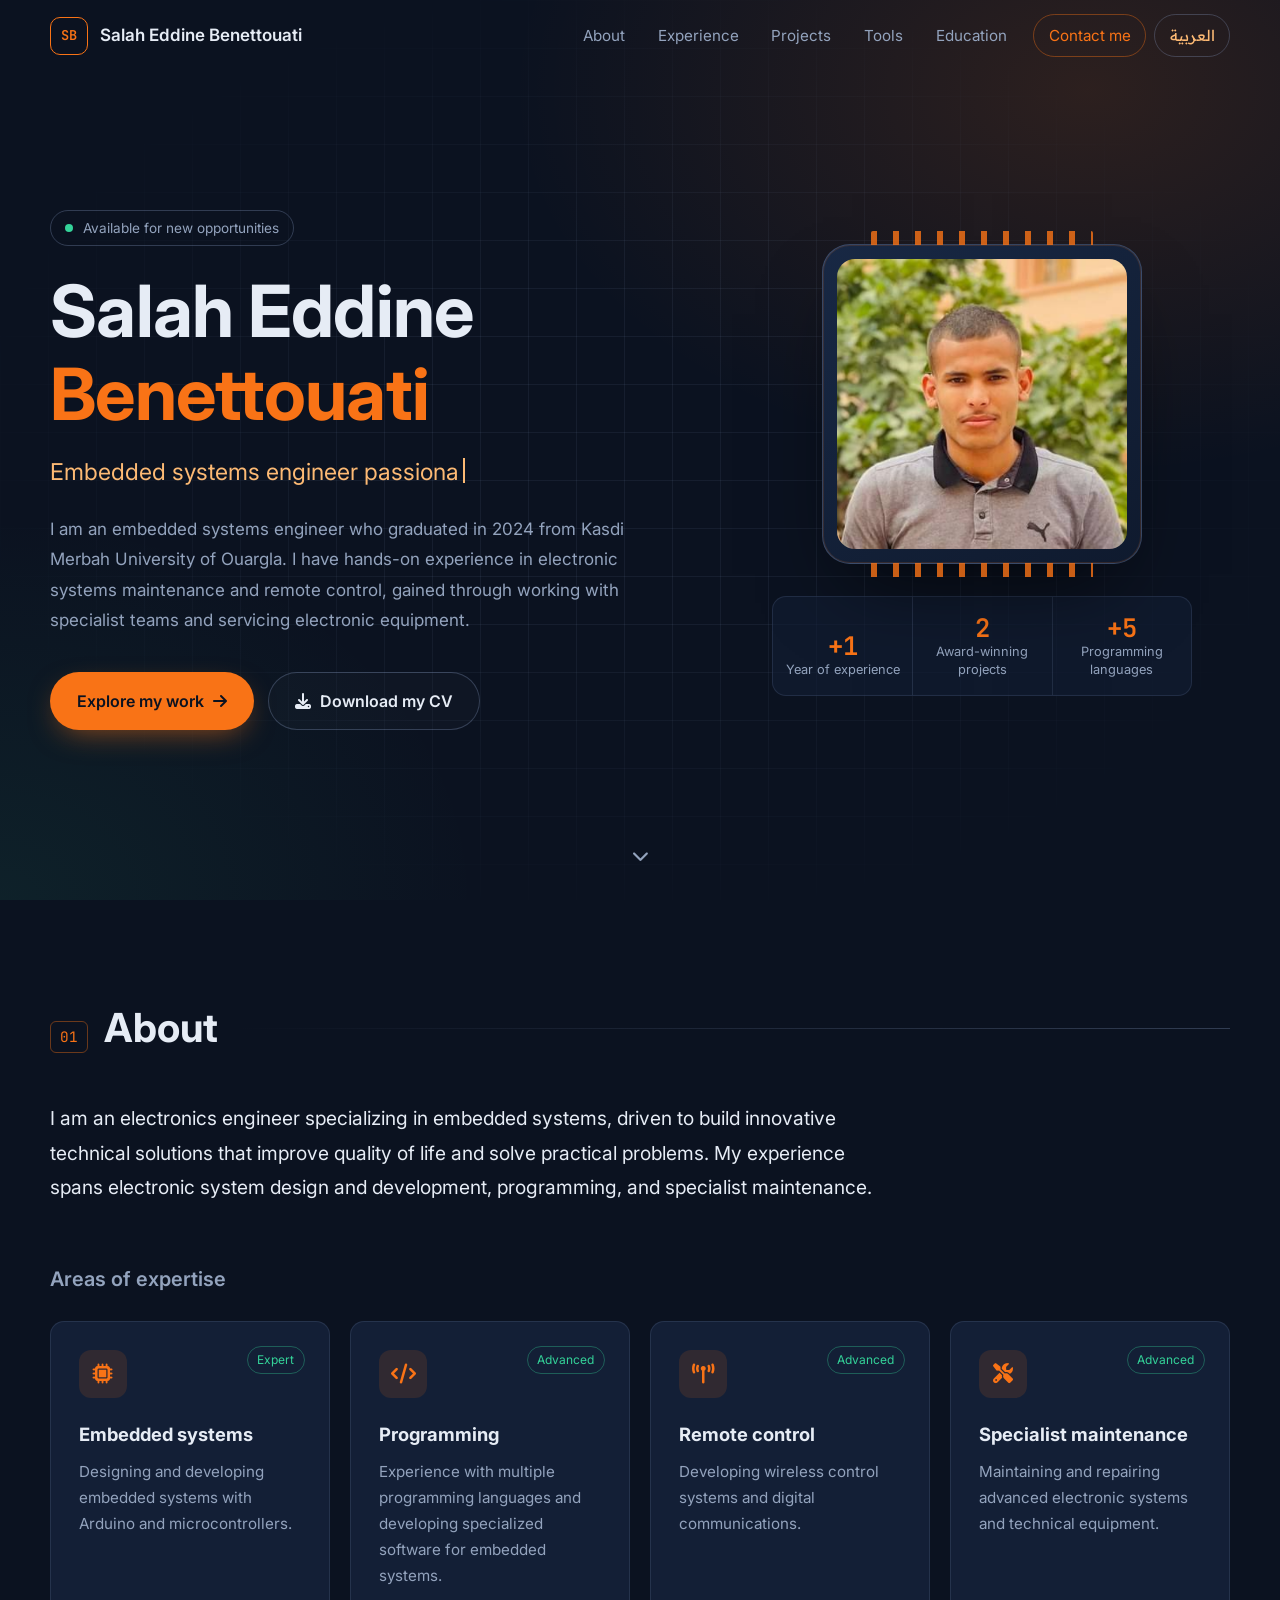
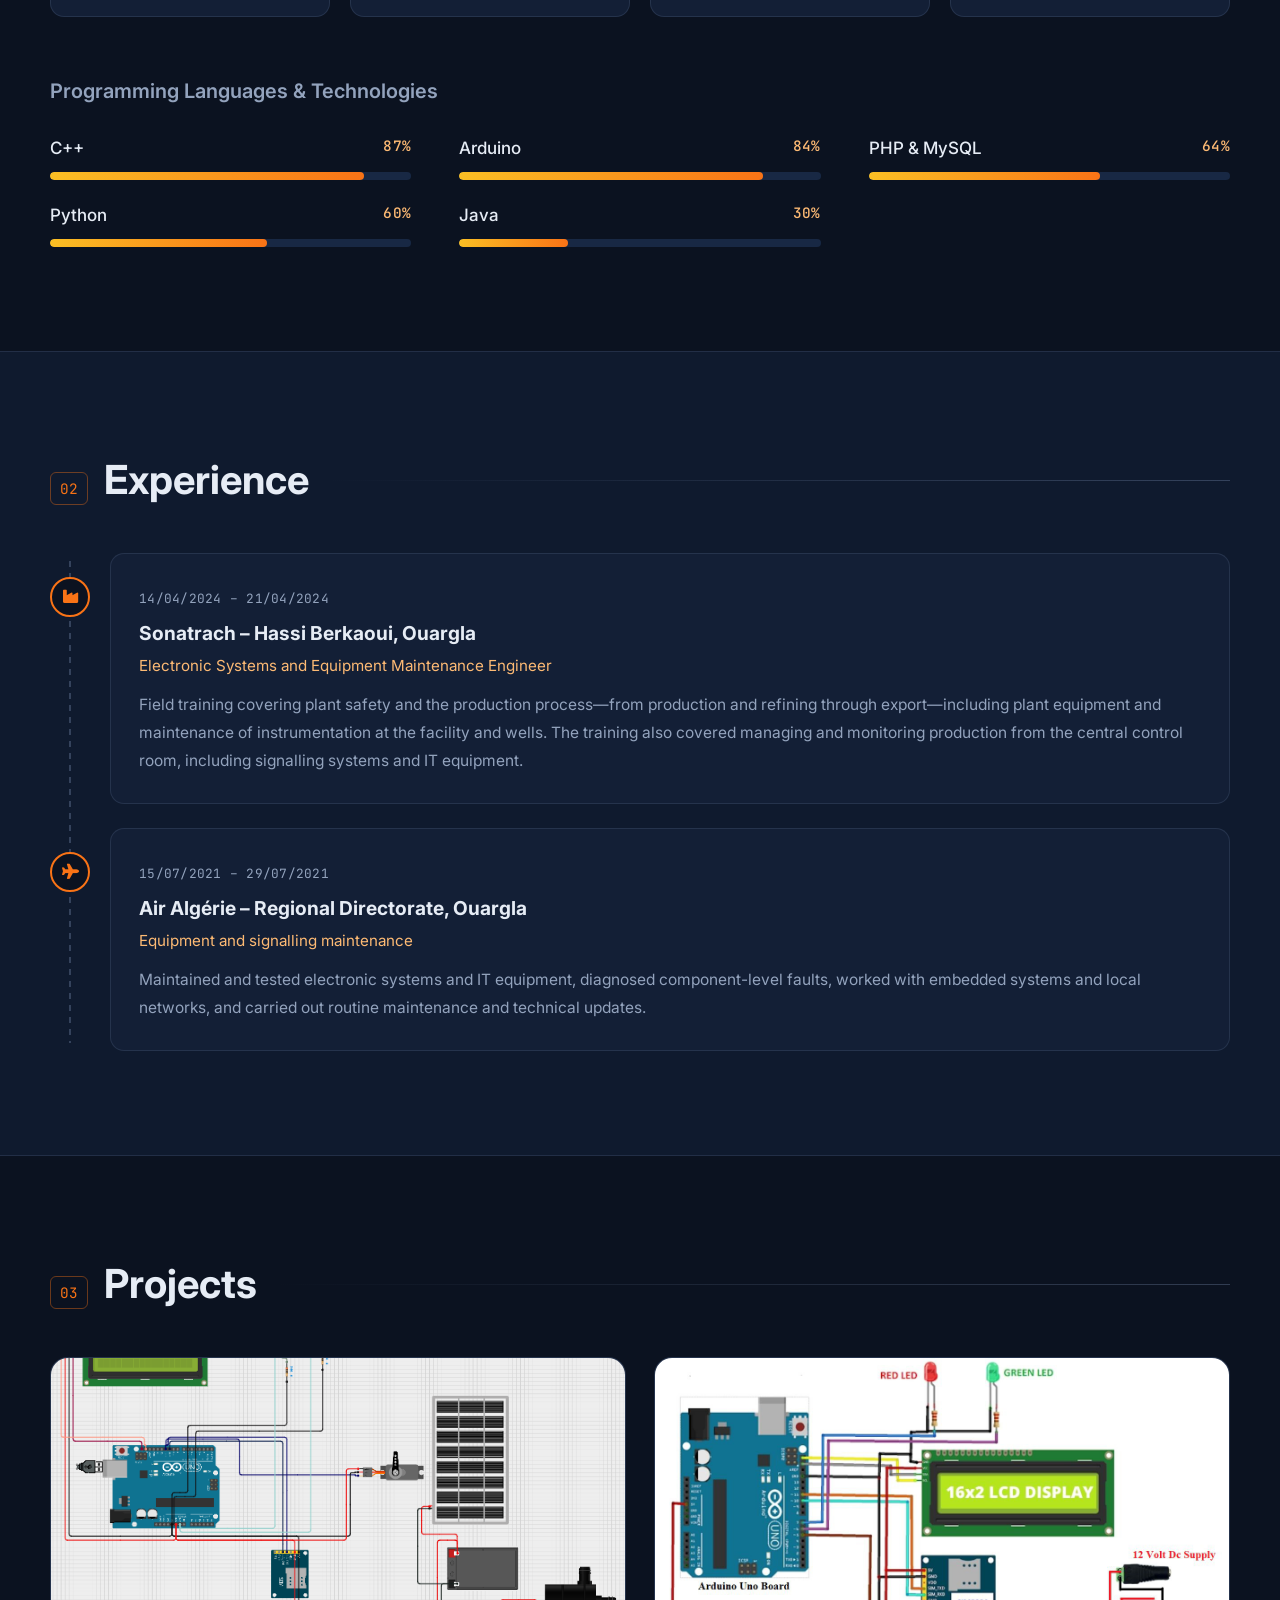
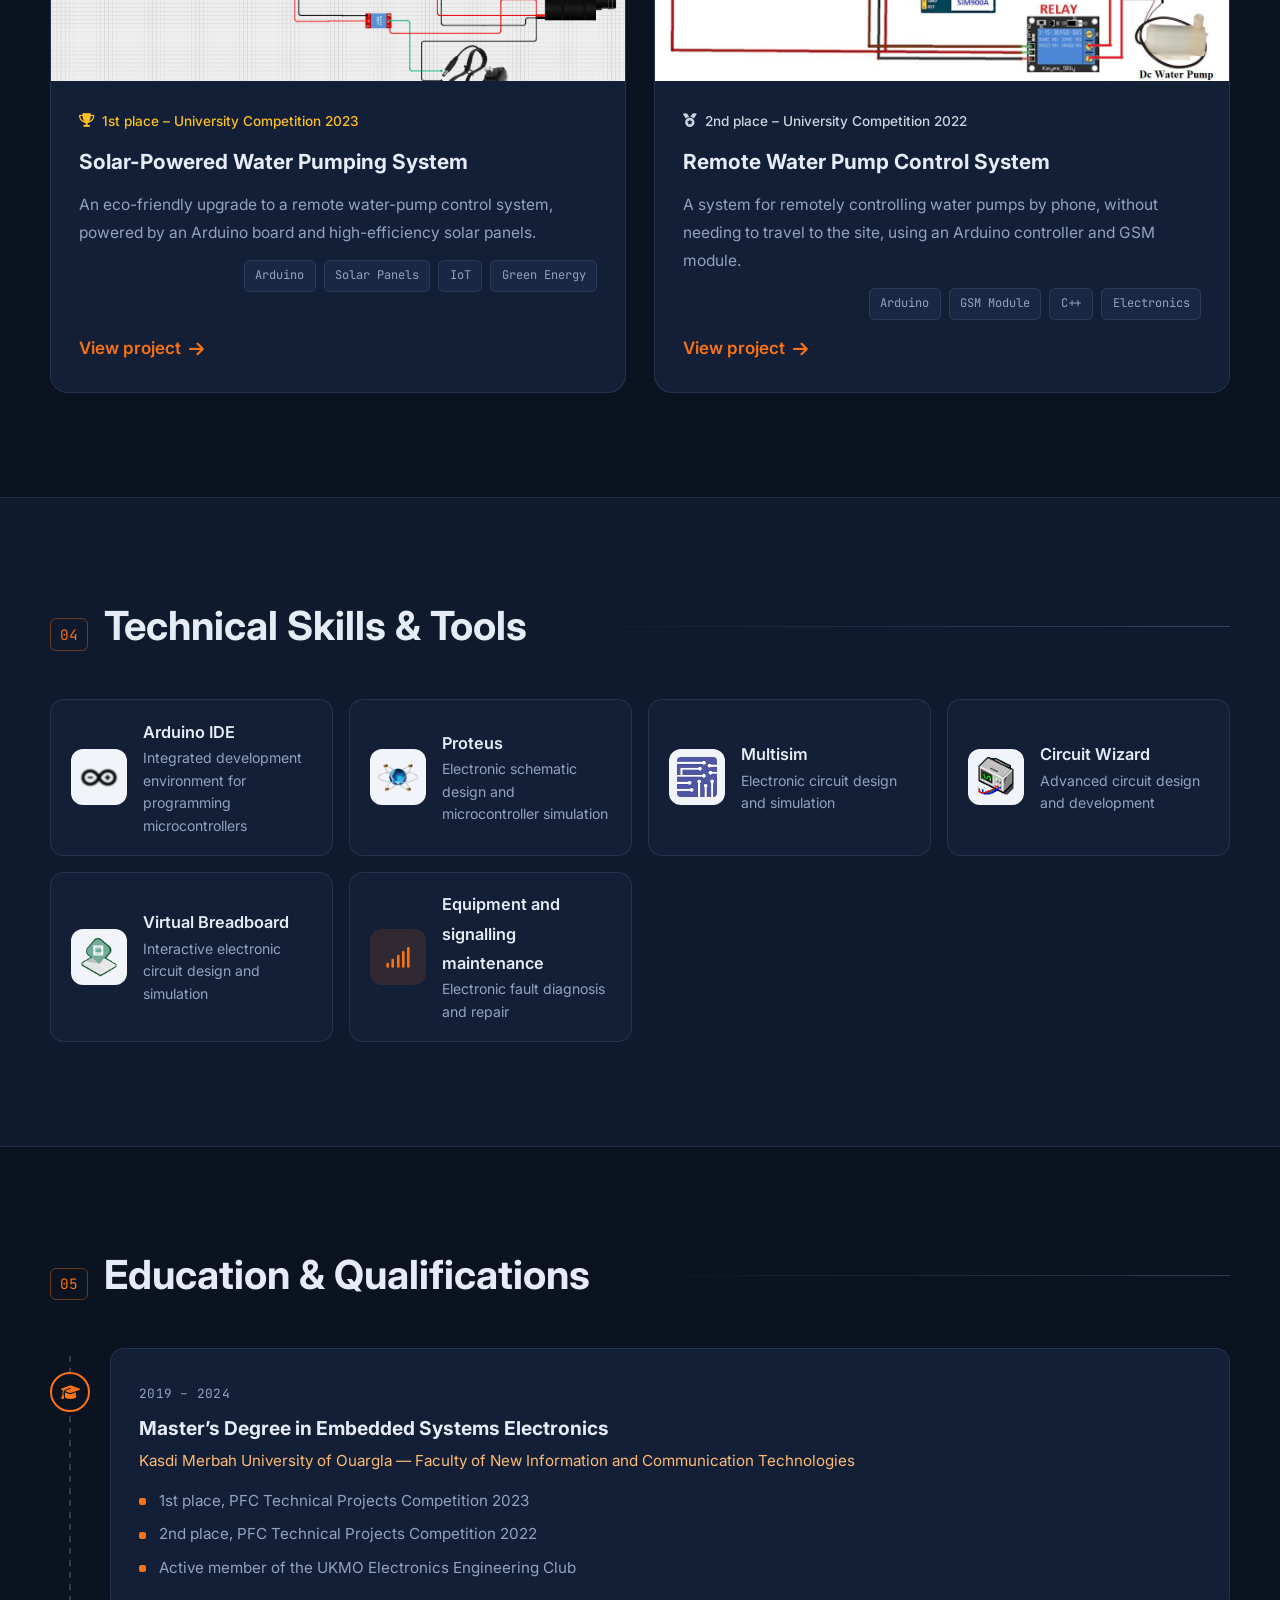
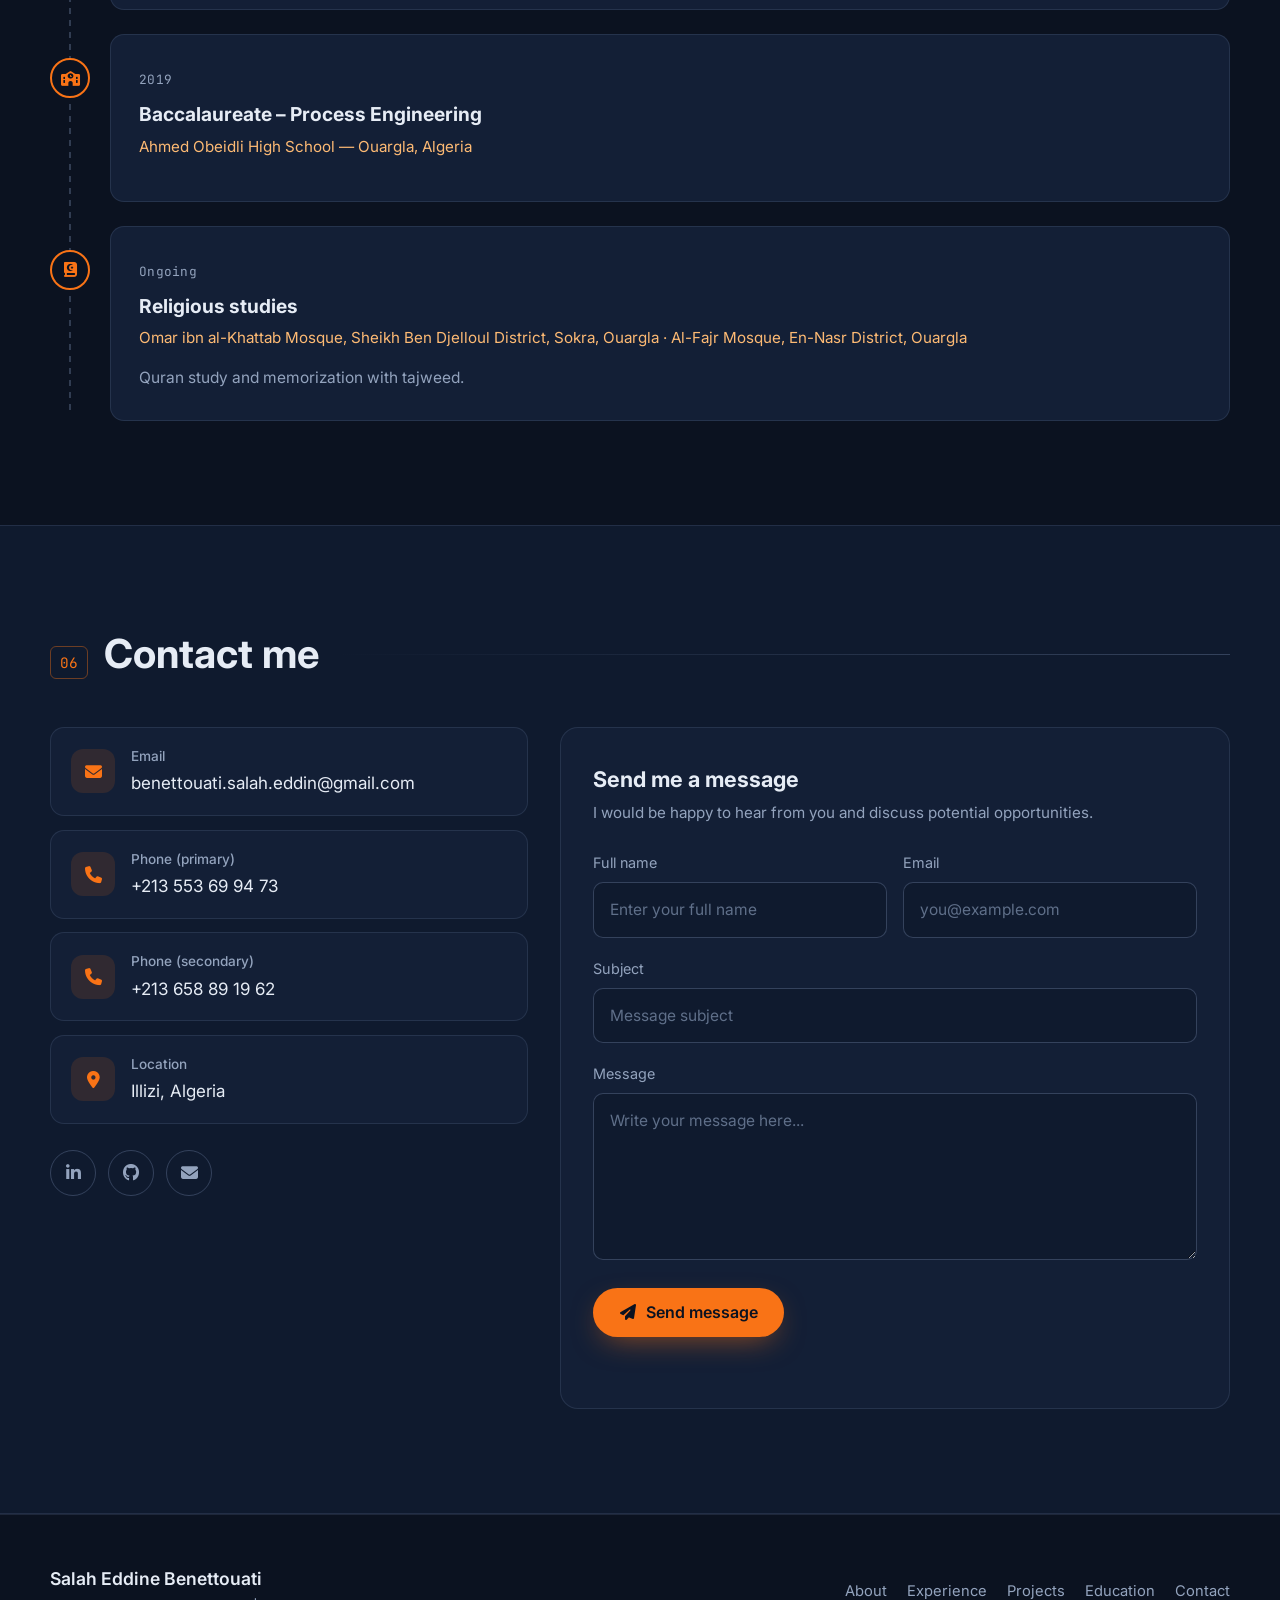
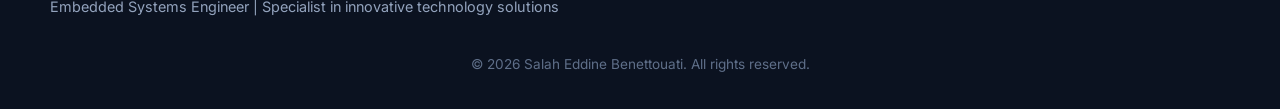
==== en/index.html @ 41de54cf "Add English version and Arabic language switch" ====
<!DOCTYPE html>
<html lang="en" dir="ltr">
<head>
    <meta charset="UTF-8">
    <meta name="viewport" content="width=device-width, initial-scale=1.0">
    <title>Salah Eddine Benettouati | Embedded Systems Engineer</title>
    <meta name="description" content="Salah Eddine Benettouati, an embedded systems engineer from Algeria with experience in Arduino, remote control and electronic systems maintenance, and award-winning university projects.">
    <meta name="keywords" content="Electronics engineer, embedded systems, Arduino, GSM, remote control, electronics maintenance, Ouargla, Illizi, Algeria">
    <meta name="author" content="Salah Eddine Benettouati">
    <meta name="theme-color" content="#0b1220">

    <!-- Open Graph / social sharing -->
    <meta property="og:type" content="website">
    <meta property="og:locale" content="en_US">
    <meta property="og:title" content="Salah Eddine Benettouati | Embedded Systems Engineer">
    <meta property="og:description" content="Embedded systems engineer passionate about creating smart technology solutions for remote control and solar energy.">
    <meta property="og:image" content="../images/profile.png">
    <meta name="twitter:card" content="summary">

    <link rel="icon" href="data:image/svg+xml,%3Csvg xmlns='http://www.w3.org/2000/svg' viewBox='0 0 64 64'%3E%3Crect width='64' height='64' rx='14' fill='%230b1220'/%3E%3Ctext x='32' y='43' font-family='Arial' font-weight='700' font-size='30' fill='%23f97316' text-anchor='middle'%3ESB%3C/text%3E%3C/svg%3E">

    <!-- Fonts -->
    <link rel="preconnect" href="https://fonts.googleapis.com">
    <link rel="preconnect" href="https://fonts.gstatic.com" crossorigin>
    <link href="https://fonts.googleapis.com/css2?family=Inter:wght@300;400;500;600;700&family=IBM+Plex+Sans+Arabic:wght@300;400;500;600&family=JetBrains+Mono:wght@400;600&family=Readex+Pro:wght@400;600;700&display=swap" rel="stylesheet">

    <!-- Font Awesome -->
    <link rel="stylesheet" href="https://cdnjs.cloudflare.com/ajax/libs/font-awesome/6.5.2/css/all.min.css" crossorigin="anonymous" referrerpolicy="no-referrer">

    <link rel="stylesheet" href="../css/main.css">
    <script>document.documentElement.classList.add('js');</script>

    <script type="application/ld+json">
    {
        "@context": "https://schema.org",
        "@type": "Person",
        "name": "Salah Eddine Benettouati",
        "alternateName": "Salah Eddine Benettouati",
        "jobTitle": "Embedded Systems Engineer",
        "email": "mailto:benettouati.salah.eddin@gmail.com",
        "alumniOf": "Kasdi Merbah University of Ouargla",
        "address": { "@type": "PostalAddress", "addressLocality": "Illizi", "addressCountry": "DZ" },
        "sameAs": [
            "https://www.linkedin.com/in/salah-eddin-benettouati-98a101310/",
            "https://github.com/salah-eddine-program"
        ]
    }
    </script>
</head>

<body>
    <a class="skip-link" href="#main">Skip to content</a>

    <!-- Navigation -->
    <header class="navbar" id="navbar">
        <nav class="nav-container" aria-label="Main navigation">
            <a href="#home" class="nav-logo" aria-label="Home page">
                <span class="logo-mark">SB</span>
                <span class="logo-text">Salah Eddine Benettouati</span>
            </a>
            <button class="hamburger" type="button" aria-label="Open menu" aria-expanded="false" aria-controls="nav-menu">
                <span class="bar"></span>
                <span class="bar"></span>
                <span class="bar"></span>
            </button>
            <ul class="nav-menu" id="nav-menu">
                <li><a href="#about" class="nav-link">About</a></li>
                <li><a href="#experience" class="nav-link">Experience</a></li>
                <li><a href="#projects" class="nav-link">Projects</a></li>
                <li><a href="#tools" class="nav-link">Tools</a></li>
                <li><a href="#education" class="nav-link">Education</a></li>
                <li><a href="#contact" class="nav-link nav-cta">Contact me</a></li>
                <li><a href="../index.html" class="nav-link language-toggle" lang="ar" hreflang="ar" aria-label="Switch to Arabic">العربية</a></li>
            </ul>
        </nav>
    </header>

    <main id="main">
        <!-- Hero -->
        <section id="home" class="hero">
            <div class="hero-grid" aria-hidden="true"></div>
            <div class="container hero-inner">
                <div class="hero-text">
                    <p class="eyebrow"><span class="status-dot"></span> Available for new opportunities</p>
                    <h1 class="hero-title">Salah Eddine <span>Benettouati</span></h1>
                    <p class="hero-subtitle">Embedded systems engineer passionate about building smart technology solutions</p>
                    <p class="hero-description">
                        I am an embedded systems engineer who graduated in 2024 from Kasdi Merbah University of Ouargla. I have hands-on experience in electronic systems maintenance and remote control, gained through working with specialist teams and servicing electronic equipment.
                    </p>
                    <div class="hero-buttons">
                        <a href="#projects" class="btn btn-primary">Explore my work <i class="fas fa-arrow-right" aria-hidden="true"></i></a>
                        <a href="../cv/Salah-Eddine-Benettouati-CV.pdf" download="Salah_Eddine_Benettouati_CV.pdf" class="btn btn-ghost">
                            <i class="fas fa-download" aria-hidden="true"></i> Download my CV
                        </a>
                    </div>
                </div>

                <div class="hero-visual">
                    <div class="chip">
                        <span class="pins pins-top" aria-hidden="true"></span>
                        <span class="pins pins-bottom" aria-hidden="true"></span>
                        <img src="../images/profile.png" alt="Photo of Salah Eddine Benettouati" width="367" height="371" fetchpriority="high">
                    </div>
                    <dl class="hero-stats">
                        <div><dt>Year of experience</dt><dd>+1</dd></div>
                        <div><dt>Award-winning projects</dt><dd>2</dd></div>
                        <div><dt>Programming languages</dt><dd>+5</dd></div>
                    </dl>
                </div>
            </div>
            <a href="#about" class="scroll-indicator" aria-label="Scroll to About"><i class="fas fa-chevron-down" aria-hidden="true"></i></a>
        </section>

        <!-- About -->
        <section id="about" class="section">
            <div class="container">
                <header class="section-head">
                    <span class="section-index">01</span>
                    <h2 class="section-title">About</h2>
                </header>

                <p class="lead reveal">
                    I am an electronics engineer specializing in embedded systems, driven to build innovative technical solutions that improve quality of life and solve practical problems. My experience spans electronic system design and development, programming, and specialist maintenance.
                </p>

                <h3 class="sub-title">Areas of expertise</h3>
                <div class="cards-grid">
                    <article class="card reveal">
                        <div class="card-icon"><i class="fas fa-microchip" aria-hidden="true"></i></div>
                        <h4>Embedded systems</h4>
                        <p>Designing and developing embedded systems with Arduino and microcontrollers.</p>
                        <span class="badge">Expert</span>
                    </article>
                    <article class="card reveal">
                        <div class="card-icon"><i class="fas fa-code" aria-hidden="true"></i></div>
                        <h4>Programming</h4>
                        <p>Experience with multiple programming languages and developing specialized software for embedded systems.</p>
                        <span class="badge">Advanced</span>
                    </article>
                    <article class="card reveal">
                        <div class="card-icon"><i class="fas fa-tower-broadcast" aria-hidden="true"></i></div>
                        <h4>Remote control</h4>
                        <p>Developing wireless control systems and digital communications.</p>
                        <span class="badge">Advanced</span>
                    </article>
                    <article class="card reveal">
                        <div class="card-icon"><i class="fas fa-screwdriver-wrench" aria-hidden="true"></i></div>
                        <h4>Specialist maintenance</h4>
                        <p>Maintaining and repairing advanced electronic systems and technical equipment.</p>
                        <span class="badge">Advanced</span>
                    </article>
                </div>

                <h3 class="sub-title">Programming Languages & Technologies</h3>
                <ul class="languages" aria-label="Programming proficiency levels">
                    <li class="language">
                        <div class="language-header"><span dir="ltr">C++</span><span class="mono">87%</span></div>
                        <div class="meter" role="progressbar" aria-label="C++" aria-valuenow="87" aria-valuemin="0" aria-valuemax="100"><span style="--value: 87%"></span></div>
                    </li>
                    <li class="language">
                        <div class="language-header"><span dir="ltr">Arduino</span><span class="mono">84%</span></div>
                        <div class="meter" role="progressbar" aria-label="Arduino" aria-valuenow="84" aria-valuemin="0" aria-valuemax="100"><span style="--value: 84%"></span></div>
                    </li>
                    <li class="language">
                        <div class="language-header"><span dir="ltr">PHP &amp; MySQL</span><span class="mono">64%</span></div>
                        <div class="meter" role="progressbar" aria-label="PHP and MySQL" aria-valuenow="64" aria-valuemin="0" aria-valuemax="100"><span style="--value: 64%"></span></div>
                    </li>
                    <li class="language">
                        <div class="language-header"><span dir="ltr">Python</span><span class="mono">60%</span></div>
                        <div class="meter" role="progressbar" aria-label="Python" aria-valuenow="60" aria-valuemin="0" aria-valuemax="100"><span style="--value: 60%"></span></div>
                    </li>
                    <li class="language">
                        <div class="language-header"><span dir="ltr">Java</span><span class="mono">30%</span></div>
                        <div class="meter" role="progressbar" aria-label="Java" aria-valuenow="30" aria-valuemin="0" aria-valuemax="100"><span style="--value: 30%"></span></div>
                    </li>
                </ul>
            </div>
        </section>

        <!-- Experience -->
        <section id="experience" class="section section-alt">
            <div class="container">
                <header class="section-head">
                    <span class="section-index">02</span>
                    <h2 class="section-title">Experience</h2>
                </header>

                <ol class="timeline">
                    <li class="timeline-item reveal">
                        <div class="timeline-marker"><i class="fas fa-industry" aria-hidden="true"></i></div>
                        <div class="timeline-content">
                            <span class="period mono">14/04/2024 – 21/04/2024</span>
                            <h3>Sonatrach – Hassi Berkaoui, Ouargla</h3>
                            <p class="role">Electronic Systems and Equipment Maintenance Engineer</p>
                            <p>Field training covering plant safety and the production process—from production and refining through export—including plant equipment and maintenance of instrumentation at the facility and wells. The training also covered managing and monitoring production from the central control room, including signalling systems and IT equipment.</p>
                        </div>
                    </li>
                    <li class="timeline-item reveal">
                        <div class="timeline-marker"><i class="fas fa-plane" aria-hidden="true"></i></div>
                        <div class="timeline-content">
                            <span class="period mono">15/07/2021 – 29/07/2021</span>
                            <h3>Air Algérie – Regional Directorate, Ouargla</h3>
                            <p class="role">Equipment and signalling maintenance</p>
                            <p>Maintained and tested electronic systems and IT equipment, diagnosed component-level faults, worked with embedded systems and local networks, and carried out routine maintenance and technical updates.</p>
                        </div>
                    </li>
                </ol>
            </div>
        </section>

        <!-- Projects -->
        <section id="projects" class="section">
            <div class="container">
                <header class="section-head">
                    <span class="section-index">03</span>
                    <h2 class="section-title">Projects</h2>
                </header>

                <div class="projects-grid">
                    <article class="project-card reveal">
                        <a href="project/solar-pump.html" class="project-image" tabindex="-1" aria-hidden="true">
                            <img src="../images/solar-system.png" alt="" width="712" height="495" loading="lazy" decoding="async">
                        </a>
                        <div class="project-content">
                            <p class="project-award gold"><i class="fas fa-trophy" aria-hidden="true"></i> 1st place – University Competition 2023</p>
                            <h3><a href="project/solar-pump.html">Solar-Powered Water Pumping System</a></h3>
                            <p>An eco-friendly upgrade to a remote water-pump control system, powered by an Arduino board and high-efficiency solar panels.</p>
                            <ul class="tags" dir="ltr">
                                <li>Arduino</li><li>Solar Panels</li><li>IoT</li><li>Green Energy</li>
                            </ul>
                            <a href="project/solar-pump.html" class="link-arrow">View project <i class="fas fa-arrow-right" aria-hidden="true"></i></a>
                        </div>
                    </article>

                    <article class="project-card reveal">
                        <a href="project/control-pump.html" class="project-image" tabindex="-1" aria-hidden="true">
                            <img src="../images/control-system.jpg" alt="" width="1280" height="720" loading="lazy" decoding="async">
                        </a>
                        <div class="project-content">
                            <p class="project-award silver"><i class="fas fa-medal" aria-hidden="true"></i> 2nd place – University Competition 2022</p>
                            <h3><a href="project/control-pump.html">Remote Water Pump Control System</a></h3>
                            <p>A system for remotely controlling water pumps by phone, without needing to travel to the site, using an Arduino controller and GSM module.</p>
                            <ul class="tags" dir="ltr">
                                <li>Arduino</li><li>GSM Module</li><li>C++</li><li>Electronics</li>
                            </ul>
                            <a href="project/control-pump.html" class="link-arrow">View project <i class="fas fa-arrow-right" aria-hidden="true"></i></a>
                        </div>
                    </article>
                </div>
            </div>
        </section>

        <!-- Tools -->
        <section id="tools" class="section section-alt">
            <div class="container">
                <header class="section-head">
                    <span class="section-index">04</span>
                    <h2 class="section-title">Technical Skills & Tools</h2>
                </header>

                <div class="tools-grid">
                    <div class="tool reveal">
                        <img src="../images/arduino-ide-icon.png" alt="" width="64" height="64" loading="lazy">
                        <div><h3>Arduino IDE</h3><p>Integrated development environment for programming microcontrollers</p></div>
                    </div>
                    <div class="tool reveal">
                        <img src="../images/proteus-icon.png" alt="" width="64" height="64" loading="lazy">
                        <div><h3>Proteus</h3><p>Electronic schematic design and microcontroller simulation</p></div>
                    </div>
                    <div class="tool reveal">
                        <img src="../images/multisim-icon.png" alt="" width="64" height="64" loading="lazy">
                        <div><h3>Multisim</h3><p>Electronic circuit design and simulation</p></div>
                    </div>
                    <div class="tool reveal">
                        <img src="../images/circuit-wizard-icon.png" alt="" width="64" height="64" loading="lazy">
                        <div><h3>Circuit Wizard</h3><p>Advanced circuit design and development</p></div>
                    </div>
                    <div class="tool reveal">
                        <img src="../images/virtual-breadboard-icon.png" alt="" width="64" height="64" loading="lazy">
                        <div><h3>Virtual Breadboard</h3><p>Interactive electronic circuit design and simulation</p></div>
                    </div>
                    <div class="tool reveal">
                        <span class="tool-icon"><i class="fas fa-signal" aria-hidden="true"></i></span>
                        <div><h3>Equipment and signalling maintenance</h3><p>Electronic fault diagnosis and repair</p></div>
                    </div>
                </div>
            </div>
        </section>

        <!-- Education -->
        <section id="education" class="section">
            <div class="container">
                <header class="section-head">
                    <span class="section-index">05</span>
                    <h2 class="section-title">Education & Qualifications</h2>
                </header>

                <ol class="timeline">
                    <li class="timeline-item reveal">
                        <div class="timeline-marker"><i class="fas fa-graduation-cap" aria-hidden="true"></i></div>
                        <div class="timeline-content">
                            <span class="period mono">2019 – 2024</span>
                            <h3>Master’s Degree in Embedded Systems Electronics</h3>
                            <p class="role">Kasdi Merbah University of Ouargla — Faculty of New Information and Communication Technologies</p>
                            <ul class="achievements">
                                <li>1st place, PFC Technical Projects Competition 2023</li>
                                <li>2nd place, PFC Technical Projects Competition 2022</li>
                                <li>Active member of the UKMO Electronics Engineering Club</li>
                            </ul>
                        </div>
                    </li>
                    <li class="timeline-item reveal">
                        <div class="timeline-marker"><i class="fas fa-school" aria-hidden="true"></i></div>
                        <div class="timeline-content">
                            <span class="period mono">2019</span>
                            <h3>Baccalaureate – Process Engineering</h3>
                            <p class="role">Ahmed Obeidli High School — Ouargla, Algeria</p>
                        </div>
                    </li>
                    <li class="timeline-item reveal">
                        <div class="timeline-marker"><i class="fas fa-book-quran" aria-hidden="true"></i></div>
                        <div class="timeline-content">
                            <span class="period mono">Ongoing</span>
                            <h3>Religious studies</h3>
                            <p class="role">Omar ibn al-Khattab Mosque, Sheikh Ben Djelloul District, Sokra, Ouargla · Al-Fajr Mosque, En-Nasr District, Ouargla</p>
                            <p>Quran study and memorization with tajweed.</p>
                        </div>
                    </li>
                </ol>
            </div>
        </section>

        <!-- Contact -->
        <section id="contact" class="section section-alt">
            <div class="container">
                <header class="section-head">
                    <span class="section-index">06</span>
                    <h2 class="section-title">Contact me</h2>
                </header>

                <div class="contact-content">
                    <div class="contact-info">
                        <a class="contact-item" href="mailto:benettouati.salah.eddin@gmail.com">
                            <span class="contact-icon"><i class="fas fa-envelope" aria-hidden="true"></i></span>
                            <span><strong>Email</strong><span dir="ltr">benettouati.salah.eddin@gmail.com</span></span>
                        </a>
                        <a class="contact-item" href="tel:+213553699473">
                            <span class="contact-icon"><i class="fas fa-phone" aria-hidden="true"></i></span>
                            <span><strong>Phone (primary)</strong><span dir="ltr">+213 553 69 94 73</span></span>
                        </a>
                        <a class="contact-item" href="tel:+213658891962">
                            <span class="contact-icon"><i class="fas fa-phone" aria-hidden="true"></i></span>
                            <span><strong>Phone (secondary)</strong><span dir="ltr">+213 658 89 19 62</span></span>
                        </a>
                        <div class="contact-item">
                            <span class="contact-icon"><i class="fas fa-location-dot" aria-hidden="true"></i></span>
                            <span><strong>Location</strong><span>Illizi, Algeria</span></span>
                        </div>

                        <div class="social-icons">
                            <a href="https://www.linkedin.com/in/salah-eddin-benettouati-98a101310/" target="_blank" rel="noopener noreferrer" aria-label="LinkedIn"><i class="fab fa-linkedin-in" aria-hidden="true"></i></a>
                            <a href="https://github.com/salah-eddine-program" target="_blank" rel="noopener noreferrer" aria-label="GitHub"><i class="fab fa-github" aria-hidden="true"></i></a>
                            <a href="mailto:benettouati.salah.eddin@gmail.com" aria-label="Email"><i class="fas fa-envelope" aria-hidden="true"></i></a>
                        </div>
                    </div>

                    <form class="contact-form" id="contactForm" name="contact" method="POST" data-netlify="true" netlify-honeypot="bot-field">
                        <input type="hidden" name="form-name" value="contact">
                        <p class="hidden-field">
                            <label>Do not fill in this field: <input name="bot-field" tabindex="-1" autocomplete="off"></label>
                        </p>

                        <h3>Send me a message</h3>
                        <p class="form-intro">I would be happy to hear from you and discuss potential opportunities.</p>

                        <div class="form-row">
                            <div class="form-group">
                                <label for="name">Full name</label>
                                <input type="text" id="name" name="name" required autocomplete="name" placeholder="Enter your full name">
                            </div>
                            <div class="form-group">
                                <label for="email">Email</label>
                                <input type="email" id="email" name="email" required autocomplete="email" dir="ltr" placeholder="you@example.com">
                            </div>
                        </div>
                        <div class="form-group">
                            <label for="subject">Subject</label>
                            <input type="text" id="subject" name="subject" required placeholder="Message subject">
                        </div>
                        <div class="form-group">
                            <label for="message">Message</label>
                            <textarea id="message" name="message" rows="5" required placeholder="Write your message here..."></textarea>
                        </div>

                        <button type="submit" class="btn btn-primary">
                            <i class="fas fa-paper-plane" aria-hidden="true"></i>
                            <span class="btn-label">Send message</span>
                        </button>
                        <p class="form-status" role="status" aria-live="polite"></p>
                    </form>
                </div>
            </div>
        </section>
    </main>

    <footer class="footer">
        <div class="container footer-content">
            <div>
                <p class="footer-name">Salah Eddine Benettouati</p>
                <p>Embedded Systems Engineer | Specialist in innovative technology solutions</p>
            </div>
            <nav class="footer-links" aria-label="Footer navigation">
                <a href="#about">About</a>
                <a href="#experience">Experience</a>
                <a href="#projects">Projects</a>
                <a href="#education">Education</a>
                <a href="#contact">Contact</a>
            </nav>
        </div>
        <p class="footer-bottom">&copy; <span id="year">2026</span> Salah Eddine Benettouati. All rights reserved.</p>
    </footer>

    <script src="../js/main.js" defer></script>
</body>
</html>
---- css/main.css ----
/* ==========================================================
   Salah Eddine Benettouati — portfolio
   Theme: "schematic" — ink-navy board, copper traces, mono labels
   ========================================================== */

:root {
    --ink: #0b1220;
    --ink-2: #0f1a2e;
    --surface: #131f36;
    --surface-2: #182844;
    --line: rgba(148, 170, 210, 0.14);
    --line-strong: rgba(148, 170, 210, 0.28);
    --text: #e6ecf5;
    --muted: #93a3bd;
    --copper: #f97316;
    --copper-soft: #fdba74;
    --signal: #34d399;
    --gold: #fbbf24;
    --silver: #cbd5e1;

    --font-display: 'Readex Pro', 'IBM Plex Sans Arabic', sans-serif;
    --font-body: 'IBM Plex Sans Arabic', 'Readex Pro', sans-serif;
    --font-mono: 'JetBrains Mono', ui-monospace, monospace;

    --radius: 14px;
    --nav-h: 72px;
    --ease: cubic-bezier(0.2, 0.7, 0.2, 1);
}

*, *::before, *::after { box-sizing: border-box; margin: 0; padding: 0; }

html { scroll-behavior: smooth; scroll-padding-top: var(--nav-h); }

html[lang="en"] {
    --font-display: 'Inter', 'Readex Pro', sans-serif;
    --font-body: 'Inter', 'Readex Pro', sans-serif;
}

body {
    font-family: var(--font-body);
    font-size: 1.0625rem;
    line-height: 1.8;
    color: var(--text);
    background: var(--ink);
    overflow-x: hidden;
    -webkit-font-smoothing: antialiased;
}

img { max-width: 100%; display: block; }
a { color: inherit; text-decoration: none; }
ul, ol { list-style: none; }

::selection { background: var(--copper); color: var(--ink); }

:focus-visible { outline: 2px solid var(--copper); outline-offset: 3px; border-radius: 6px; }

.container { width: min(1180px, 100% - 2.5rem); margin-inline: auto; }

.mono { font-family: var(--font-mono); letter-spacing: 0.02em; }

.skip-link {
    position: absolute;
    inset-inline-start: 1rem;
    top: -100px;
    background: var(--copper);
    color: var(--ink);
    padding: 0.5rem 1rem;
    border-radius: 8px;
    z-index: 2000;
    font-weight: 600;
}
.skip-link:focus { top: 1rem; }

/* ---------- Buttons ---------- */
.btn {
    display: inline-flex;
    align-items: center;
    gap: 0.6rem;
    padding: 0.85rem 1.6rem;
    border-radius: 999px;
    font-family: var(--font-display);
    font-weight: 600;
    font-size: 1rem;
    border: 1px solid transparent;
    cursor: pointer;
    transition: transform 0.25s var(--ease), background 0.25s, border-color 0.25s, box-shadow 0.25s;
}
.btn-primary {
    background: var(--copper);
    color: var(--ink);
    box-shadow: 0 10px 30px -10px rgba(249, 115, 22, 0.6);
}
.btn-primary:hover { transform: translateY(-2px); background: #fb8a3c; }
.btn-primary i.fa-arrow-left { transition: transform 0.25s var(--ease); }
.btn-primary:hover i.fa-arrow-left { transform: translateX(-4px); }
.btn-ghost {
    border-color: var(--line-strong);
    color: var(--text);
    background: rgba(255, 255, 255, 0.02);
}
.btn-ghost:hover { border-color: var(--copper); color: var(--copper-soft); transform: translateY(-2px); }
.btn[disabled] { opacity: 0.6; cursor: progress; transform: none; }

/* ---------- Navigation ---------- */
.navbar {
    position: fixed;
    inset: 0 0 auto 0;
    height: var(--nav-h);
    z-index: 1000;
    transition: background 0.3s, border-color 0.3s, backdrop-filter 0.3s;
    border-bottom: 1px solid transparent;
}
.navbar.scrolled {
    background: rgba(11, 18, 32, 0.85);
    backdrop-filter: blur(14px);
    -webkit-backdrop-filter: blur(14px);
    border-bottom-color: var(--line);
}
.nav-container {
    width: min(1180px, 100% - 2.5rem);
    height: 100%;
    margin-inline: auto;
    display: flex;
    align-items: center;
    justify-content: space-between;
    gap: 1rem;
}
.nav-logo { display: flex; align-items: center; gap: 0.75rem; font-family: var(--font-display); font-weight: 600; }
.logo-mark {
    display: grid;
    place-items: center;
    width: 38px;
    height: 38px;
    border-radius: 10px;
    border: 1px solid var(--copper);
    color: var(--copper);
    font-family: var(--font-mono);
    font-size: 0.85rem;
    font-weight: 600;
}
.nav-menu { display: flex; align-items: center; gap: 0.25rem; }
.nav-link {
    display: block;
    padding: 0.45rem 0.9rem;
    border-radius: 999px;
    color: var(--muted);
    font-size: 0.95rem;
    transition: color 0.2s, background 0.2s;
}
.nav-link:hover, .nav-link.active { color: var(--text); background: rgba(255, 255, 255, 0.05); }
.nav-cta { color: var(--copper); border: 1px solid rgba(249, 115, 22, 0.4); margin-inline-start: 0.5rem; }
.nav-cta:hover { background: var(--copper); color: var(--ink); }
.language-toggle { border: 1px solid var(--line-strong); color: var(--copper-soft); margin-inline-start: 0.25rem; }
.language-toggle:hover { border-color: var(--copper); color: var(--text); background: rgba(249, 115, 22, 0.08); }

.hamburger {
    display: none;
    flex-direction: column;
    gap: 5px;
    background: none;
    border: 0;
    padding: 0.5rem;
    cursor: pointer;
}
.bar { width: 24px; height: 2px; background: var(--text); border-radius: 2px; transition: transform 0.3s, opacity 0.3s; }
.hamburger.active .bar:nth-child(1) { transform: translateY(7px) rotate(45deg); }
.hamburger.active .bar:nth-child(2) { opacity: 0; }
.hamburger.active .bar:nth-child(3) { transform: translateY(-7px) rotate(-45deg); }

/* ---------- Hero ---------- */
.hero {
    position: relative;
    min-height: 100svh;
    display: flex;
    align-items: center;
    padding: calc(var(--nav-h) + 3rem) 0 5rem;
    overflow: hidden;
    background:
        radial-gradient(60rem 40rem at 85% 10%, rgba(249, 115, 22, 0.14), transparent 60%),
        radial-gradient(50rem 40rem at 0% 100%, rgba(52, 211, 153, 0.08), transparent 60%),
        var(--ink);
}
.hero-grid {
    position: absolute;
    inset: 0;
    background-image:
        linear-gradient(var(--line) 1px, transparent 1px),
        linear-gradient(90deg, var(--line) 1px, transparent 1px);
    background-size: 48px 48px;
    mask-image: radial-gradient(ellipse at center, #000 30%, transparent 75%);
    -webkit-mask-image: radial-gradient(ellipse at center, #000 30%, transparent 75%);
    opacity: 0.6;
}
.hero-inner {
    position: relative;
    display: grid;
    grid-template-columns: 1.25fr 1fr;
    align-items: center;
    gap: 4rem;
}
.eyebrow {
    display: inline-flex;
    align-items: center;
    gap: 0.6rem;
    padding: 0.3rem 0.9rem;
    border: 1px solid var(--line-strong);
    border-radius: 999px;
    font-size: 0.85rem;
    color: var(--muted);
    margin-bottom: 1.5rem;
}
.status-dot {
    width: 8px;
    height: 8px;
    border-radius: 50%;
    background: var(--signal);
    box-shadow: 0 0 0 0 rgba(52, 211, 153, 0.6);
    animation: ping 2s infinite;
}
@keyframes ping {
    0% { box-shadow: 0 0 0 0 rgba(52, 211, 153, 0.6); }
    80%, 100% { box-shadow: 0 0 0 10px rgba(52, 211, 153, 0); }
}
.hero-title {
    font-family: var(--font-display);
    font-weight: 700;
    font-size: clamp(2.5rem, 6vw, 4.5rem);
    line-height: 1.15;
    letter-spacing: -0.01em;
}
.hero-title span { display: block; color: var(--copper); }
.hero-subtitle {
    margin-top: 1rem;
    font-family: var(--font-display);
    font-size: clamp(1.15rem, 2.2vw, 1.45rem);
    color: var(--copper-soft);
    min-height: 1.8em;
}
.hero-subtitle.typing::after {
    content: '';
    display: inline-block;
    width: 2px;
    height: 1.1em;
    margin-inline-start: 4px;
    vertical-align: -0.15em;
    background: currentColor;
    animation: caret 0.9s steps(1) infinite;
}
@keyframes caret { 50% { opacity: 0; } }
.hero-description { margin-top: 1.25rem; max-width: 36rem; color: var(--muted); }
.hero-buttons { display: flex; flex-wrap: wrap; gap: 0.9rem; margin-top: 2.25rem; }

.hero-visual { display: grid; justify-items: center; gap: 2rem; }
.chip {
    position: relative;
    width: min(320px, 70vw);
    aspect-ratio: 1;
    padding: 14px;
    border-radius: 28px;
    background: linear-gradient(145deg, var(--surface-2), var(--ink-2));
    border: 1px solid var(--line-strong);
    box-shadow: 0 40px 80px -30px rgba(0, 0, 0, 0.7), inset 0 0 0 1px rgba(249, 115, 22, 0.15);
}
.chip img { width: 100%; height: 100%; object-fit: cover; border-radius: 18px; }
.pins {
    position: absolute;
    inset-inline: 15%;
    height: 14px;
    background: repeating-linear-gradient(90deg, var(--copper) 0 6px, transparent 6px 22px);
    opacity: 0.8;
}
.pins-top { top: -14px; border-radius: 2px 2px 0 0; }
.pins-bottom { bottom: -14px; }

.hero-stats {
    display: grid;
    grid-template-columns: repeat(3, 1fr);
    width: 100%;
    max-width: 420px;
    border: 1px solid var(--line);
    border-radius: var(--radius);
    background: rgba(19, 31, 54, 0.6);
}
.hero-stats div { padding: 1rem 0.75rem; text-align: center; }
.hero-stats div + div { border-inline-start: 1px solid var(--line); }
.hero-stats dd { font-family: var(--font-mono); font-size: 1.6rem; font-weight: 600; color: var(--copper); line-height: 1.2; }
.hero-stats dt { font-size: 0.8rem; color: var(--muted); line-height: 1.4; }
.hero-stats div { display: flex; flex-direction: column-reverse; }

.scroll-indicator {
    position: absolute;
    bottom: 1.75rem;
    left: 50%;
    translate: -50% 0;
    color: var(--muted);
    animation: bob 2.2s ease-in-out infinite;
}
@keyframes bob { 50% { transform: translateY(8px); } }

/* ---------- Sections ---------- */
.section { padding: 6.5rem 0; position: relative; }
.section-alt { background: var(--ink-2); border-block: 1px solid var(--line); }

.section-head { display: flex; align-items: baseline; gap: 1rem; margin-bottom: 3rem; }
.section-index {
    font-family: var(--font-mono);
    font-size: 0.9rem;
    color: var(--copper);
    padding: 0.15rem 0.55rem;
    border: 1px solid rgba(249, 115, 22, 0.4);
    border-radius: 6px;
}
.section-title {
    font-family: var(--font-display);
    font-size: clamp(1.8rem, 3.5vw, 2.5rem);
    font-weight: 700;
    line-height: 1.2;
}
.section-head::after {
    content: '';
    flex: 1;
    height: 1px;
    align-self: center;
    background: linear-gradient(to left, var(--line-strong), transparent);
}

.lead { font-size: 1.2rem; max-width: 52rem; color: var(--text); opacity: 0.9; }

.sub-title {
    font-family: var(--font-display);
    font-size: 1.25rem;
    font-weight: 600;
    margin: 3.5rem 0 1.5rem;
    color: var(--muted);
}

/* ---------- Cards ---------- */
.cards-grid { display: grid; grid-template-columns: repeat(auto-fit, minmax(240px, 1fr)); gap: 1.25rem; }
.card {
    position: relative;
    padding: 1.75rem;
    border-radius: var(--radius);
    background: var(--surface);
    border: 1px solid var(--line);
    transition: border-color 0.3s, transform 0.3s var(--ease);
}
.card:hover { border-color: rgba(249, 115, 22, 0.5); transform: translateY(-4px); }
.card-icon {
    display: grid;
    place-items: center;
    width: 48px;
    height: 48px;
    border-radius: 12px;
    background: rgba(249, 115, 22, 0.12);
    color: var(--copper);
    font-size: 1.25rem;
    margin-bottom: 1.25rem;
}
.card h4 { font-family: var(--font-display); font-size: 1.15rem; margin-bottom: 0.5rem; }
.card p { color: var(--muted); font-size: 0.95rem; line-height: 1.7; }
.badge {
    position: absolute;
    top: 1.5rem;
    inset-inline-end: 1.5rem;
    font-size: 0.75rem;
    padding: 0.15rem 0.6rem;
    border-radius: 999px;
    color: var(--signal);
    border: 1px solid rgba(52, 211, 153, 0.35);
}

/* ---------- Language meters ---------- */
.languages { display: grid; grid-template-columns: repeat(auto-fit, minmax(300px, 1fr)); gap: 1.25rem 3rem; }
.language-header { display: flex; justify-content: space-between; margin-bottom: 0.5rem; font-weight: 500; }
.language-header .mono { color: var(--copper-soft); font-size: 0.9rem; }
.meter { height: 8px; border-radius: 999px; background: var(--surface-2); overflow: hidden; }
.meter span {
    display: block;
    height: 100%;
    width: 0;
    border-radius: inherit;
    background: linear-gradient(to left, var(--copper), var(--gold));
    transition: width 1.4s var(--ease);
}
.languages.in-view .meter span { width: var(--value); }

/* ---------- Timeline ---------- */
.timeline { position: relative; display: grid; gap: 1.5rem; padding-inline-start: 2.5rem; }
.timeline::before {
    content: '';
    position: absolute;
    inset-block: 0.5rem;
    inset-inline-start: 19px;
    width: 2px;
    background: repeating-linear-gradient(to bottom, var(--line-strong) 0 6px, transparent 6px 12px);
}
.timeline-item { position: relative; }
.timeline-marker {
    position: absolute;
    inset-inline-start: -2.5rem;
    top: 1.5rem;
    display: grid;
    place-items: center;
    width: 40px;
    height: 40px;
    border-radius: 50%;
    background: var(--ink);
    border: 2px solid var(--copper);
    color: var(--copper);
    font-size: 0.95rem;
    z-index: 1;
}
.timeline-content {
    margin-inline-start: 1.25rem;
    padding: 1.75rem;
    border-radius: var(--radius);
    background: var(--surface);
    border: 1px solid var(--line);
}
.timeline-content h3 { font-family: var(--font-display); font-size: 1.2rem; line-height: 1.5; margin-top: 0.4rem; }
.timeline-content .role { color: var(--copper-soft); font-size: 0.95rem; margin: 0.25rem 0 0.75rem; }
.timeline-content p:not(.role) { color: var(--muted); font-size: 0.97rem; }
.period { font-size: 0.8rem; color: var(--muted); }
.achievements { display: grid; gap: 0.4rem; }
.achievements li { position: relative; padding-inline-start: 1.25rem; color: var(--muted); font-size: 0.95rem; }
.achievements li::before {
    content: '';
    position: absolute;
    inset-inline-start: 0;
    top: 0.75em;
    width: 7px;
    height: 7px;
    border-radius: 2px;
    background: var(--copper);
}

/* ---------- Projects ---------- */
.projects-grid { display: grid; grid-template-columns: repeat(auto-fit, minmax(340px, 1fr)); gap: 1.75rem; }
.project-card {
    display: flex;
    flex-direction: column;
    border-radius: 18px;
    overflow: hidden;
    background: var(--surface);
    border: 1px solid var(--line);
    transition: border-color 0.3s, transform 0.3s var(--ease);
}
.project-card:hover { border-color: rgba(249, 115, 22, 0.5); transform: translateY(-6px); }
.project-image { display: block; aspect-ratio: 16 / 9; overflow: hidden; background: var(--ink-2); }
.project-image img { width: 100%; height: 100%; object-fit: cover; transition: transform 0.6s var(--ease); }
.project-card:hover .project-image img { transform: scale(1.05); }
.project-content { display: flex; flex-direction: column; gap: 0.85rem; padding: 1.75rem; flex: 1; }
.project-content h3 { font-family: var(--font-display); font-size: 1.3rem; line-height: 1.45; }
.project-content h3 a:hover { color: var(--copper-soft); }
.project-content > p:not(.project-award) { color: var(--muted); font-size: 0.97rem; }
.project-award { display: inline-flex; align-items: center; gap: 0.5rem; font-size: 0.85rem; font-weight: 500; }
.project-award.gold { color: var(--gold); }
.project-award.silver { color: var(--silver); }
.tags { display: flex; flex-wrap: wrap; gap: 0.5rem; justify-content: flex-end; }
.tags li {
    font-family: var(--font-mono);
    font-size: 0.75rem;
    padding: 0.25rem 0.65rem;
    border-radius: 6px;
    background: var(--surface-2);
    border: 1px solid var(--line);
    color: var(--muted);
}
.link-arrow { margin-top: auto; display: inline-flex; align-items: center; gap: 0.5rem; color: var(--copper); font-weight: 600; }
.link-arrow i { transition: transform 0.25s var(--ease); }
.link-arrow:hover i { transform: translateX(-5px); }

/* ---------- Tools ---------- */
.tools-grid { display: grid; grid-template-columns: repeat(auto-fit, minmax(280px, 1fr)); gap: 1rem; }
.tool {
    display: flex;
    align-items: center;
    gap: 1rem;
    padding: 1.1rem 1.25rem;
    border-radius: var(--radius);
    background: var(--surface);
    border: 1px solid var(--line);
    transition: border-color 0.3s;
}
.tool:hover { border-color: rgba(249, 115, 22, 0.5); }
.tool img, .tool-icon {
    flex: none;
    width: 56px;
    height: 56px;
    object-fit: contain;
    padding: 8px;
    border-radius: 12px;
    background: #f1f5f9;
}
.tool-icon { display: grid; place-items: center; background: rgba(249, 115, 22, 0.12); color: var(--copper); font-size: 1.3rem; }
.tool h3 { font-family: var(--font-display); font-size: 1.02rem; font-weight: 600; }
.tool p { color: var(--muted); font-size: 0.88rem; line-height: 1.6; }

/* ---------- Contact ---------- */
.contact-content { display: grid; grid-template-columns: 1fr 1.4fr; gap: 2rem; align-items: start; }
.contact-info { display: grid; gap: 0.85rem; }
.contact-item {
    display: flex;
    align-items: center;
    gap: 1rem;
    padding: 1rem 1.25rem;
    border-radius: var(--radius);
    background: var(--surface);
    border: 1px solid var(--line);
    transition: border-color 0.3s;
}
a.contact-item:hover { border-color: rgba(249, 115, 22, 0.5); }
.contact-item > span:last-child { display: flex; flex-direction: column; min-width: 0; }
.contact-item strong { font-weight: 500; font-size: 0.85rem; color: var(--muted); }
.contact-item [dir="ltr"] { text-align: right; overflow-wrap: anywhere; }
.contact-icon {
    flex: none;
    display: grid;
    place-items: center;
    width: 44px;
    height: 44px;
    border-radius: 12px;
    background: rgba(249, 115, 22, 0.12);
    color: var(--copper);
}
.social-icons { display: flex; gap: 0.75rem; margin-top: 0.75rem; }
.social-icons a {
    display: grid;
    place-items: center;
    width: 46px;
    height: 46px;
    border-radius: 50%;
    border: 1px solid var(--line-strong);
    color: var(--muted);
    transition: all 0.25s;
}
.social-icons a:hover { background: var(--copper); border-color: var(--copper); color: var(--ink); transform: translateY(-3px); }

.contact-form {
    padding: 2rem;
    border-radius: 18px;
    background: var(--surface);
    border: 1px solid var(--line);
}
.contact-form h3 { font-family: var(--font-display); font-size: 1.35rem; }
.form-intro { color: var(--muted); font-size: 0.95rem; margin-bottom: 1.5rem; }
.form-row { display: grid; grid-template-columns: 1fr 1fr; gap: 1rem; }
.form-group { margin-bottom: 1.1rem; }
.form-group label { display: block; font-size: 0.9rem; margin-bottom: 0.4rem; color: var(--muted); }
.form-group input, .form-group textarea {
    width: 100%;
    padding: 0.8rem 1rem;
    border-radius: 10px;
    border: 1px solid var(--line-strong);
    background: var(--ink-2);
    color: var(--text);
    font: inherit;
    font-size: 0.97rem;
    transition: border-color 0.2s, box-shadow 0.2s;
}
.form-group input[dir="ltr"] { text-align: left; }
.form-group textarea { resize: vertical; min-height: 140px; }
.form-group input::placeholder, .form-group textarea::placeholder { color: #5f6f89; }
.form-group input:focus, .form-group textarea:focus {
    outline: none;
    border-color: var(--copper);
    box-shadow: 0 0 0 3px rgba(249, 115, 22, 0.18);
}
.hidden-field { position: absolute; left: -9999px; width: 1px; height: 1px; overflow: hidden; }
.form-status { margin-top: 1rem; font-size: 0.95rem; min-height: 1.5em; }
.form-status.success { color: var(--signal); }
.form-status.error { color: #f87171; }

/* ---------- Footer ---------- */
.footer { padding: 3rem 0 2rem; border-top: 1px solid var(--line); }
.footer-content { display: flex; flex-wrap: wrap; justify-content: space-between; align-items: center; gap: 1.5rem; }
.footer-name { font-family: var(--font-display); font-weight: 600; font-size: 1.1rem; }
.footer-content p:not(.footer-name) { color: var(--muted); font-size: 0.9rem; }
.footer-links { display: flex; flex-wrap: wrap; gap: 1.25rem; }
.footer-links a { color: var(--muted); font-size: 0.92rem; }
.footer-links a:hover { color: var(--copper); }
.footer-bottom { text-align: center; color: #5f6f89; font-size: 0.85rem; margin-top: 2rem; }

/* ---------- Reveal on scroll ---------- */
.js .reveal { opacity: 0; transform: translateY(24px); transition: opacity 0.7s var(--ease), transform 0.7s var(--ease); }
.js .reveal.visible { opacity: 1; transform: none; }

/* ---------- Responsive ---------- */
@media (max-width: 960px) {
    .hero-inner { grid-template-columns: 1fr; gap: 3rem; text-align: center; }
    .hero-text { display: flex; flex-direction: column; align-items: center; }
    .hero-description { margin-inline: auto; }
    .hero-buttons { justify-content: center; }
    .hero-visual { order: -1; }
    .chip { width: min(240px, 60vw); }
    .contact-content { grid-template-columns: 1fr; }
}

@media (max-width: 820px) {
    .hamburger { display: flex; }
    .logo-text { font-size: 0.95rem; }
    .nav-menu {
        position: fixed;
        top: var(--nav-h);
        inset-inline: 0;
        flex-direction: column;
        align-items: stretch;
        gap: 0.25rem;
        padding: 1rem 1.25rem 1.5rem;
        background: rgba(11, 18, 32, 0.97);
        backdrop-filter: blur(14px);
        border-bottom: 1px solid var(--line);
        transform: translateY(-120%);
        visibility: hidden;
        transition: transform 0.35s var(--ease), visibility 0.35s;
    }
    .nav-menu.active { transform: none; visibility: visible; }
    .nav-link { padding: 0.75rem 1rem; font-size: 1rem; border-radius: 10px; }
    .nav-cta { margin: 0.5rem 0 0; text-align: center; }
    .navbar:has(.nav-menu.active) { background: rgba(11, 18, 32, 0.97); }
}

@media (max-width: 600px) {
    body { font-size: 1rem; }
    .section { padding: 4.5rem 0; }
    .section-head { margin-bottom: 2rem; }
    .projects-grid { grid-template-columns: 1fr; }
    .languages { grid-template-columns: 1fr; }
    .form-row { grid-template-columns: 1fr; gap: 0; }
    .contact-form { padding: 1.5rem; }
    .timeline { padding-inline-start: 0; }
    .timeline::before { display: none; }
    .timeline-marker { position: static; margin-bottom: 0.75rem; }
    .timeline-content { margin-inline-start: 0; }
    .footer-content { flex-direction: column; text-align: center; }
    .footer-links { justify-content: center; }
}

@media (prefers-reduced-motion: reduce) {
    html { scroll-behavior: auto; }
    *, *::before, *::after { animation: none !important; transition: none !important; }
    .js .reveal { opacity: 1; transform: none; }
}

html[lang="en"] .btn-primary i.fa-arrow-right { transition: transform 0.25s var(--ease); }
html[lang="en"] .btn-primary:hover i.fa-arrow-right { transform: translateX(4px); }
html[lang="en"] .link-arrow:hover i { transform: translateX(5px); }
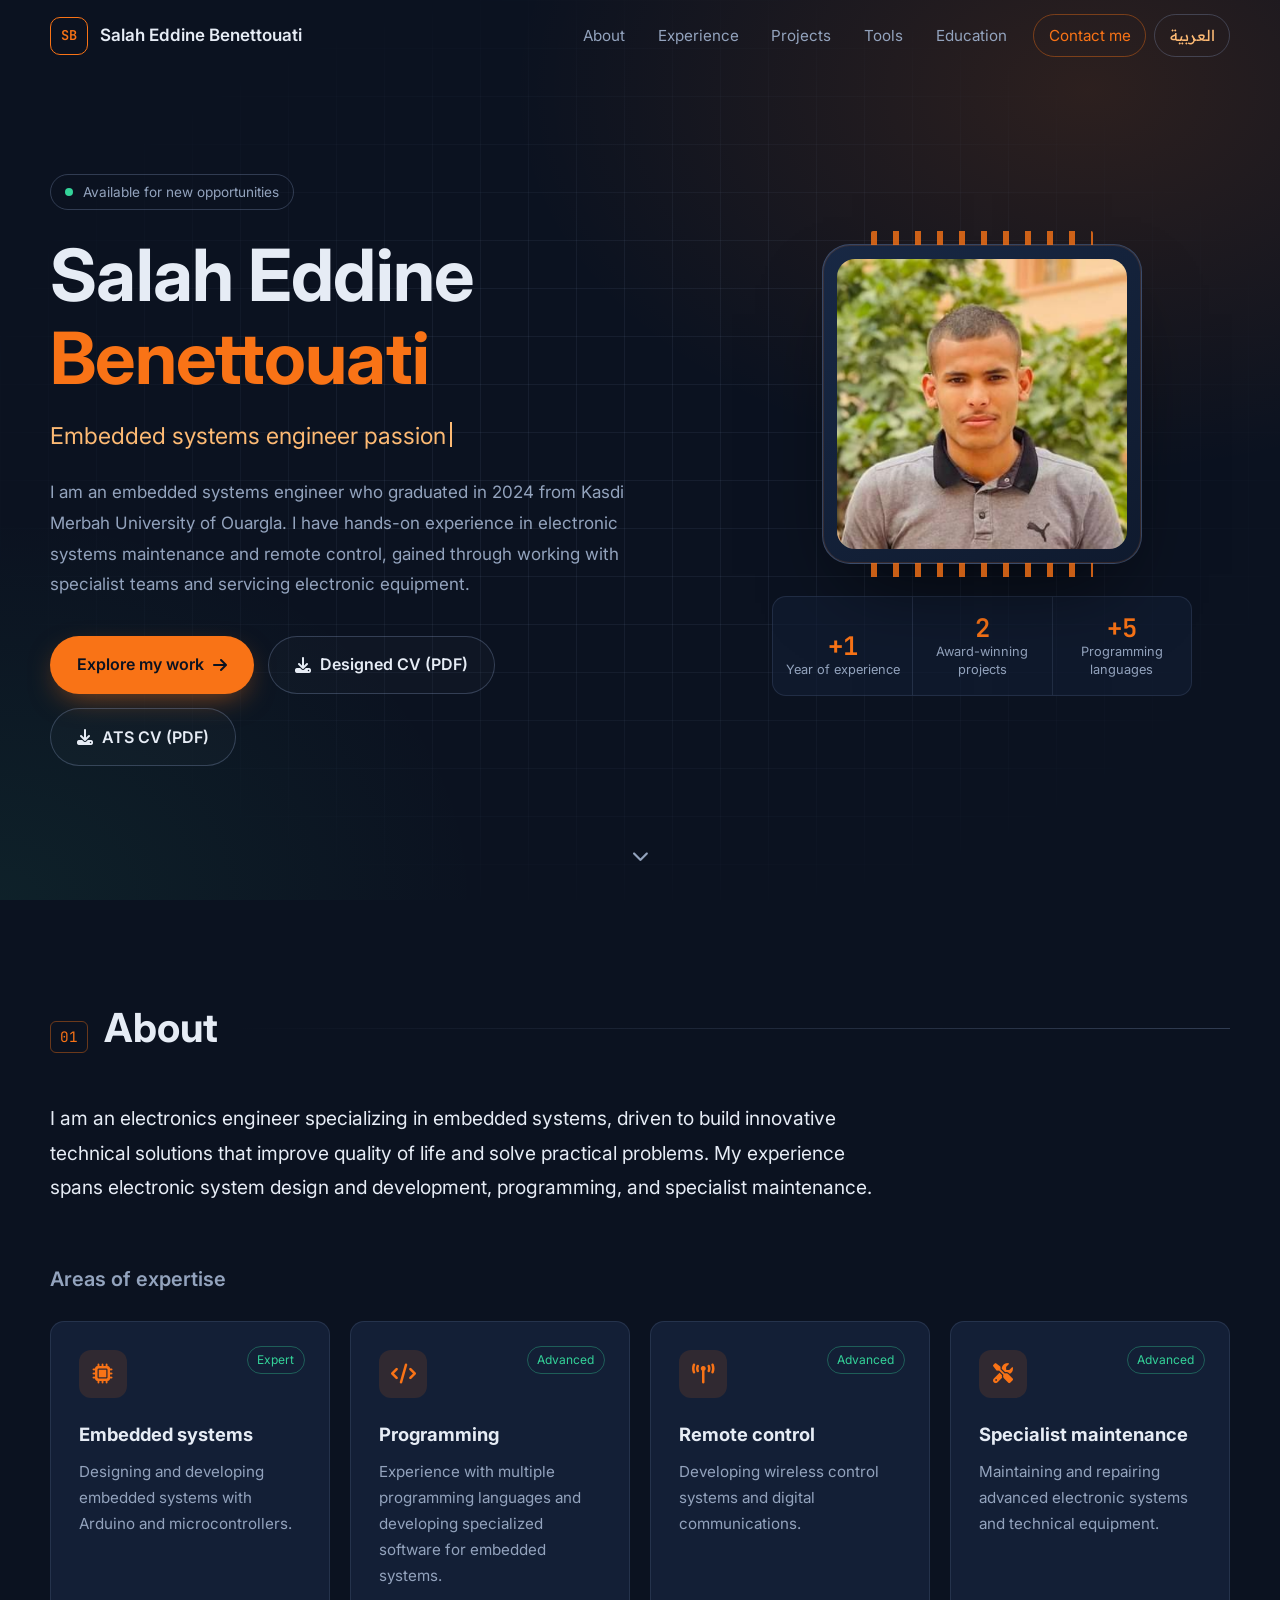
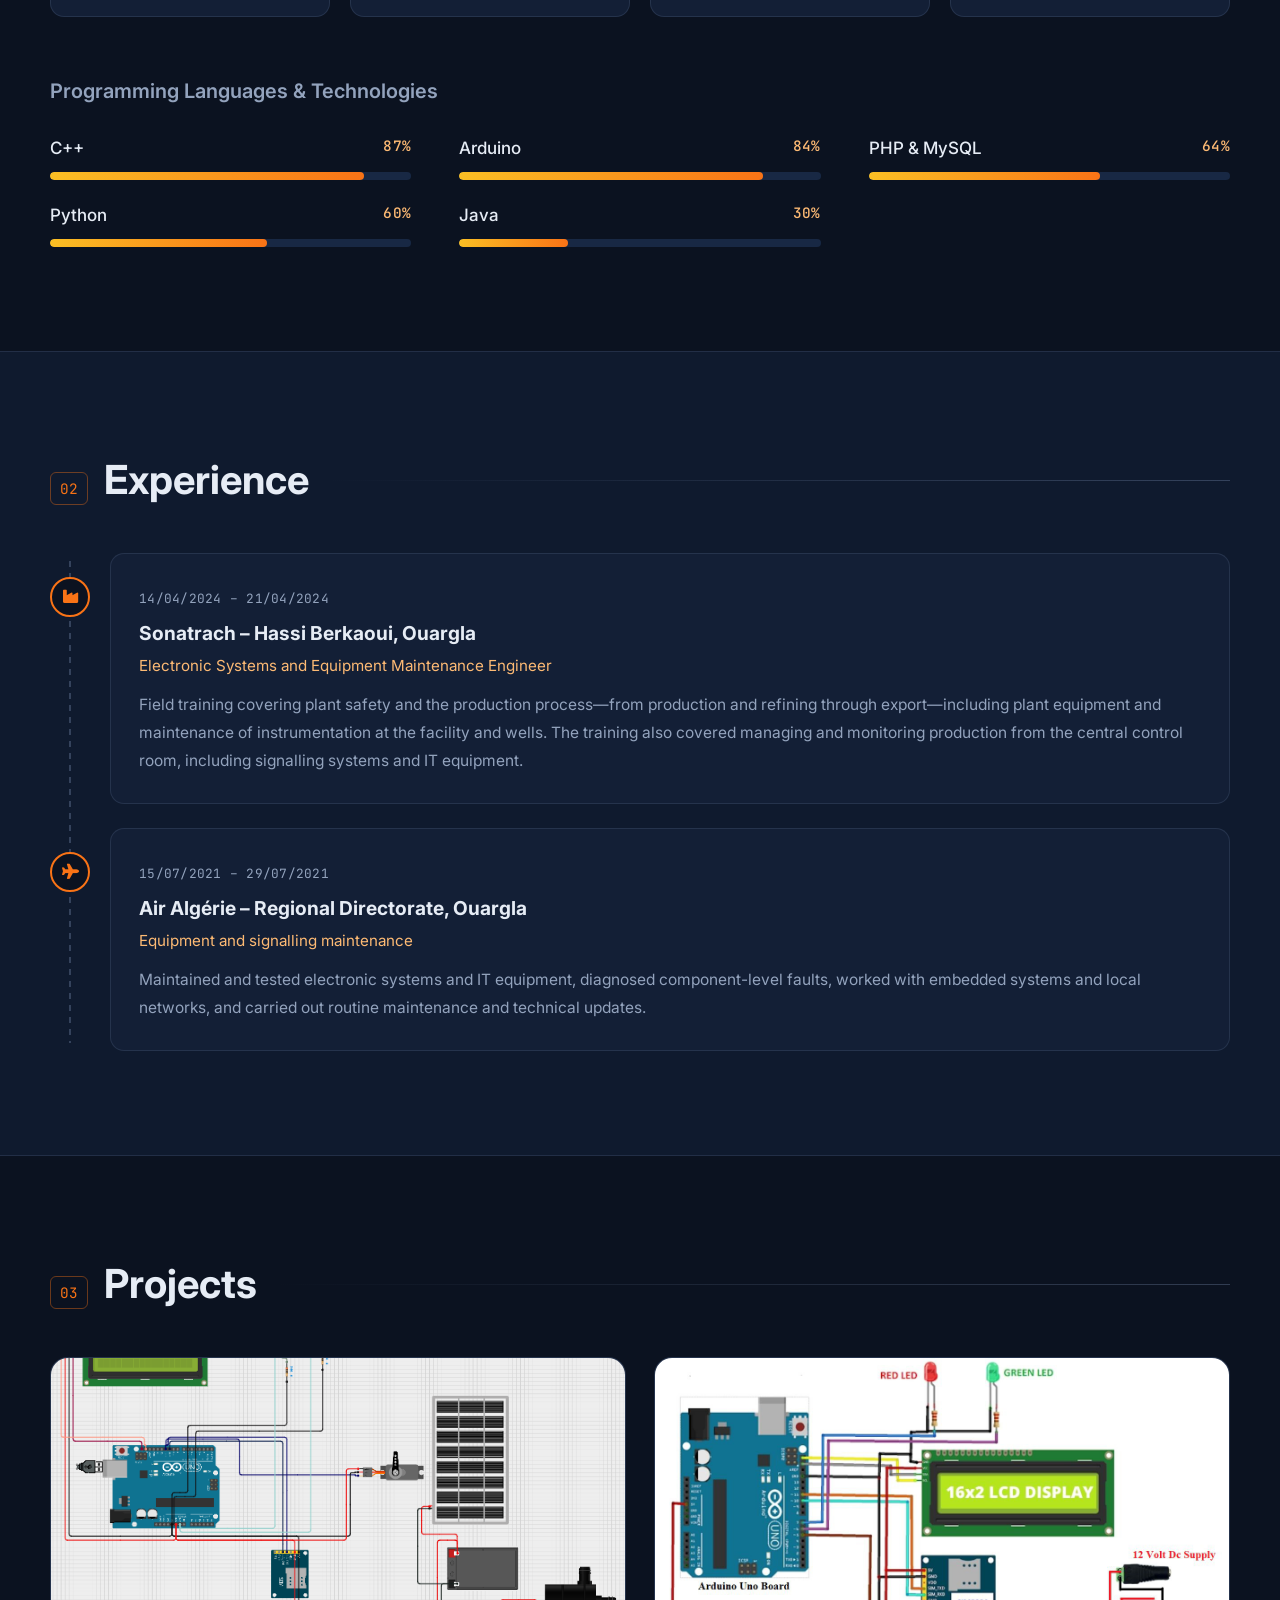
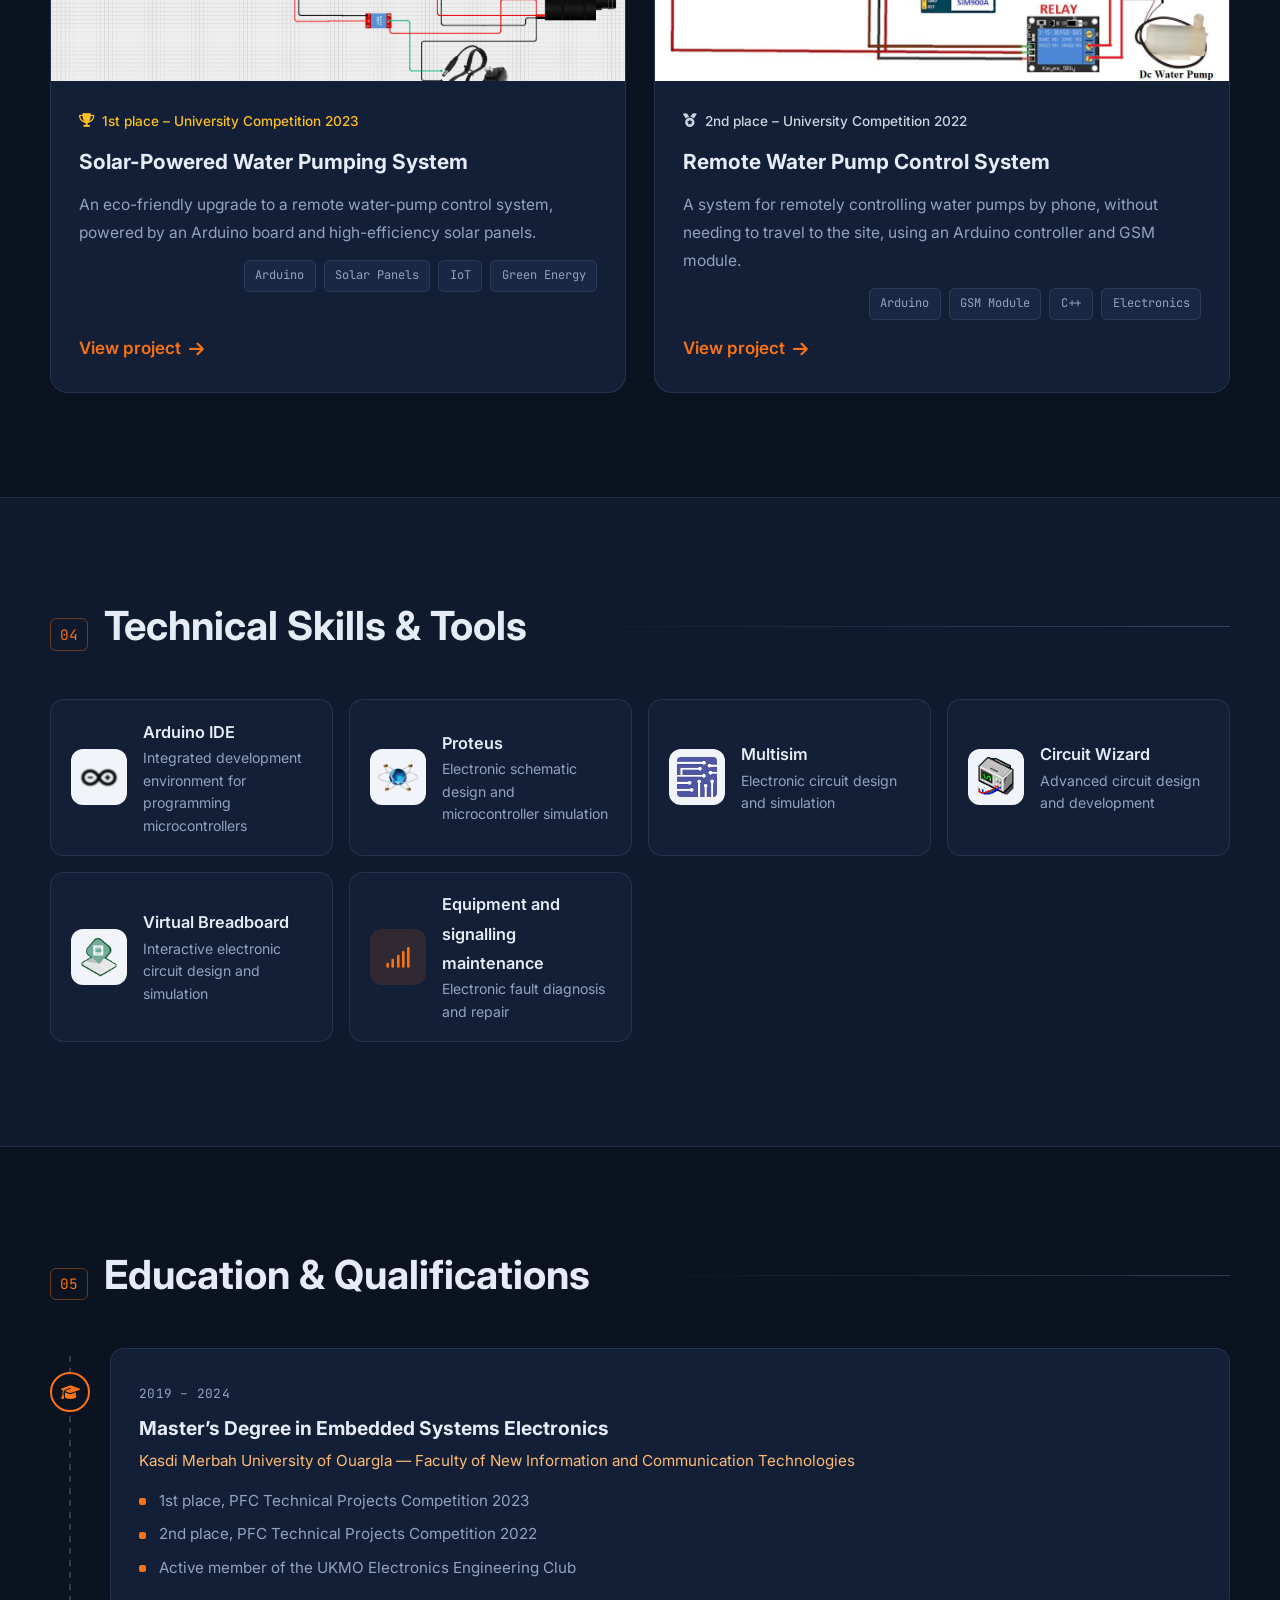
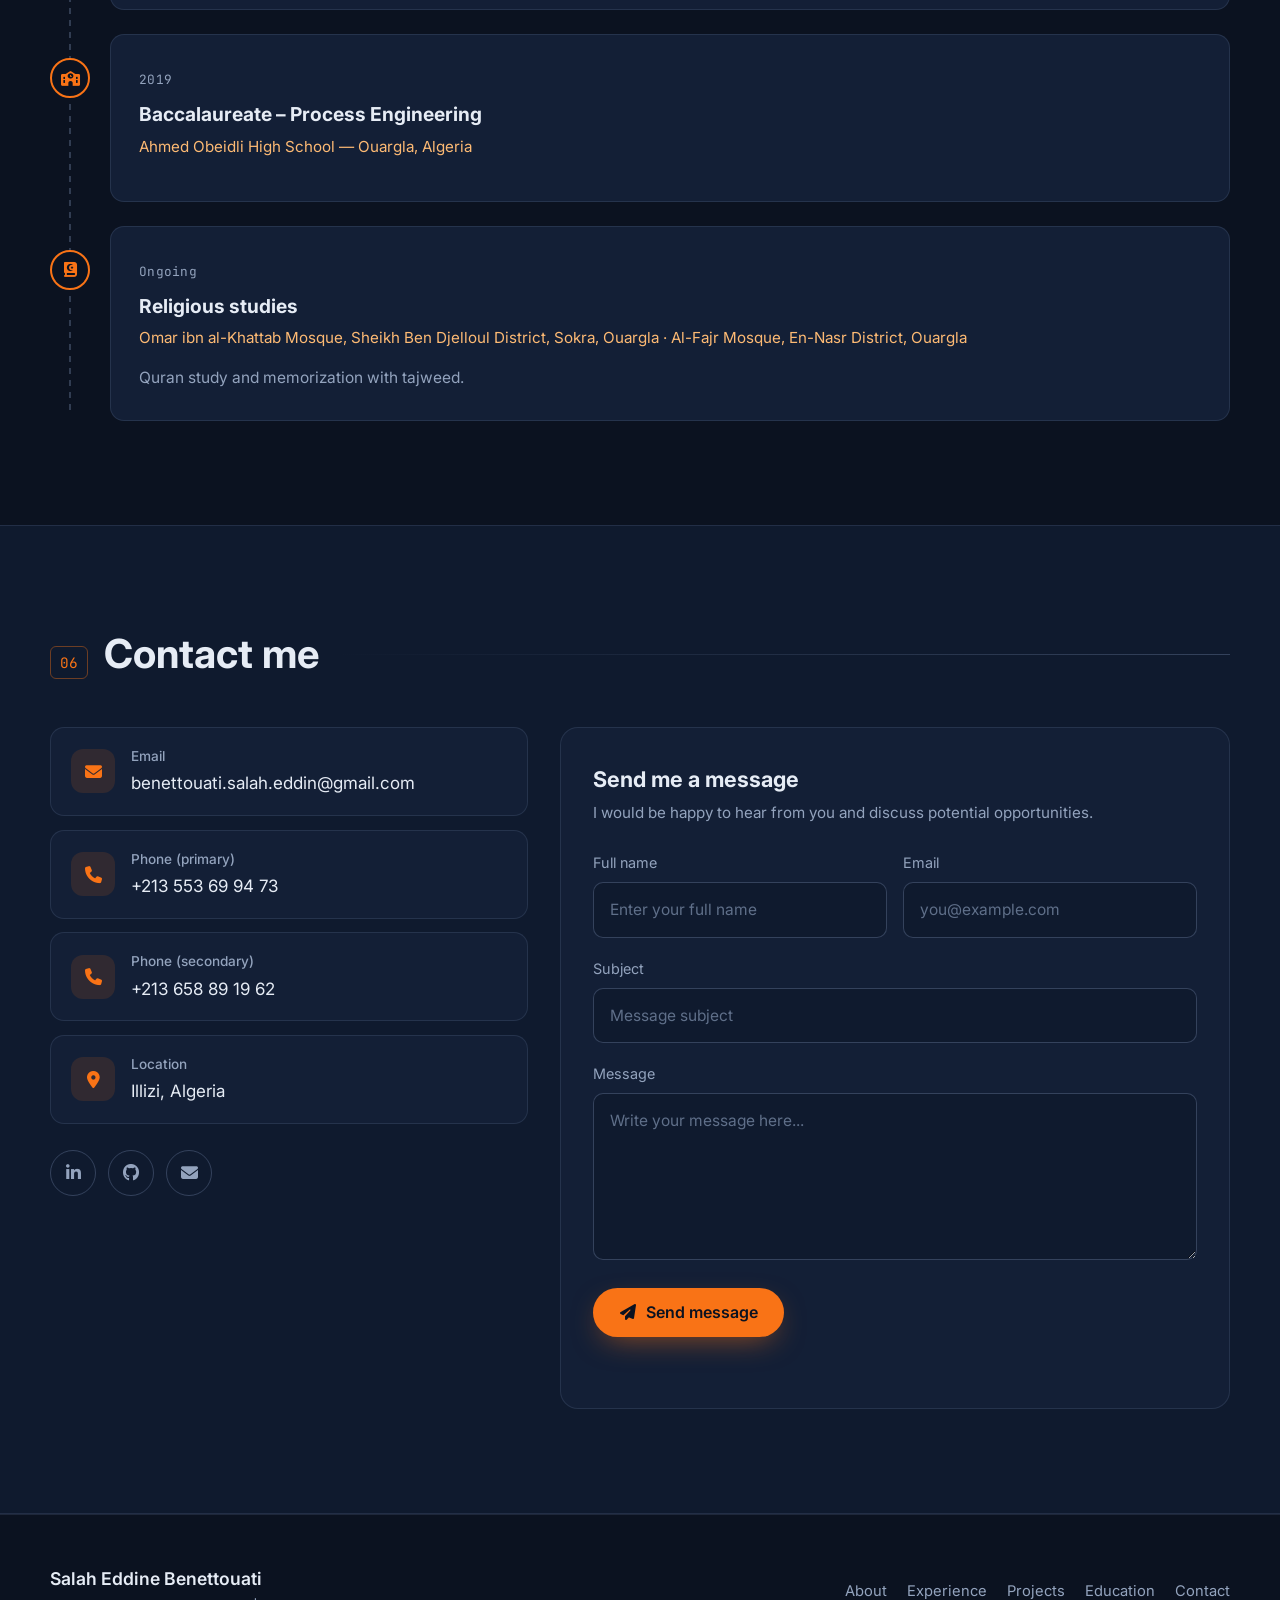
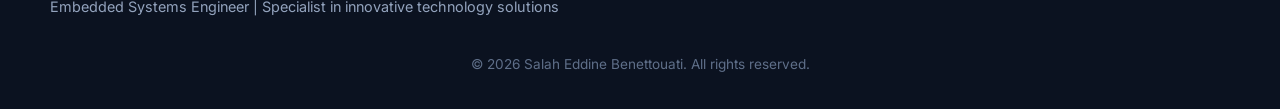
==== commit 4961d913: "Offer designed and ATS resume downloads" ====
--- a/en/index.html
+++ b/en/index.html
@@ -89,8 +89,11 @@
                     </p>
                     <div class="hero-buttons">
                         <a href="#projects" class="btn btn-primary">Explore my work <i class="fas fa-arrow-right" aria-hidden="true"></i></a>
-                        <a href="../cv/Salah-Eddine-Benettouati-CV.pdf" download="Salah_Eddine_Benettouati_CV.pdf" class="btn btn-ghost">
-                            <i class="fas fa-download" aria-hidden="true"></i> Download my CV
+                        <a href="../cv/Salah-Eddine-Benettouati-CV.pdf" download="Salah_Eddine_Benettouati_Resume_Designed.pdf" class="btn btn-ghost">
+                            <i class="fas fa-download" aria-hidden="true"></i> Designed CV (PDF)
+                        </a>
+                        <a href="../cv/Salah-Eddine-Benettouati-ATS.pdf" download="Salah_Eddine_Benettouati_Resume_ATS.pdf" class="btn btn-ghost">
+                            <i class="fas fa-download" aria-hidden="true"></i> ATS CV (PDF)
                         </a>
                     </div>
                 </div>
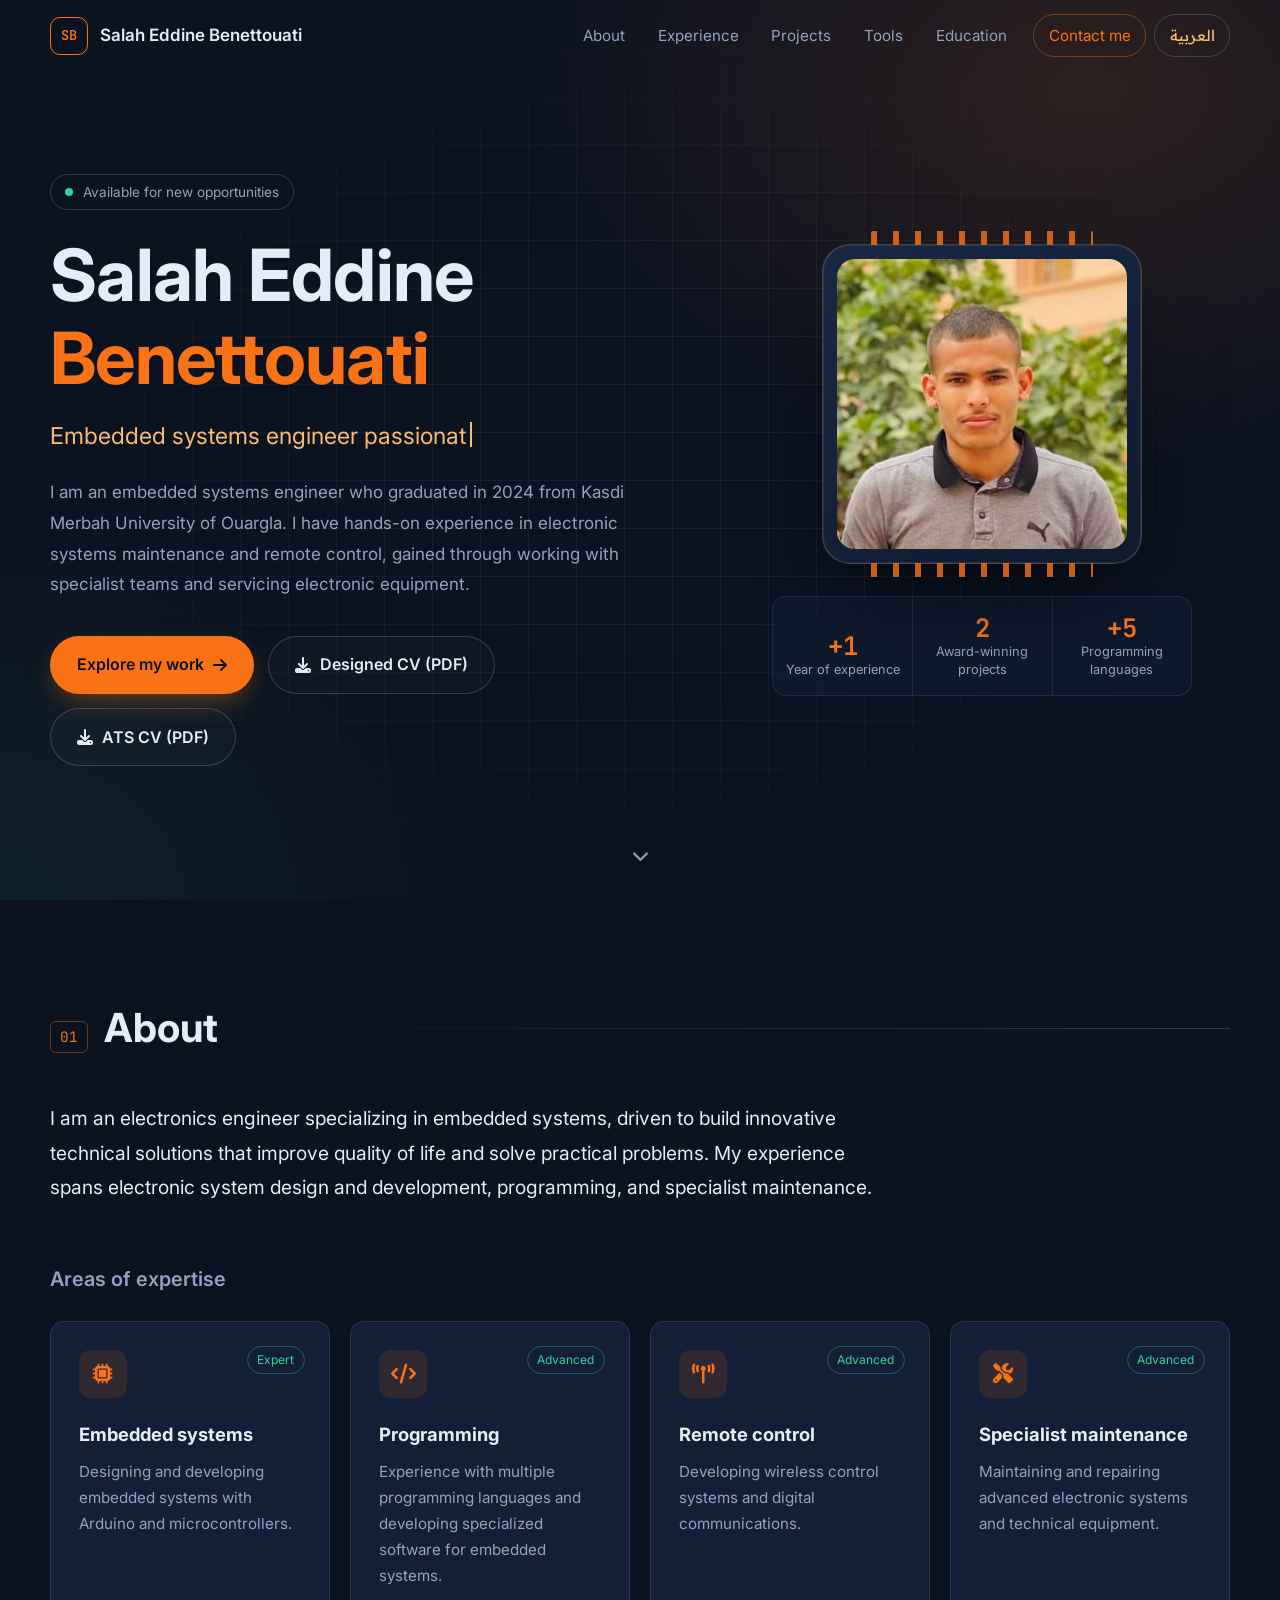
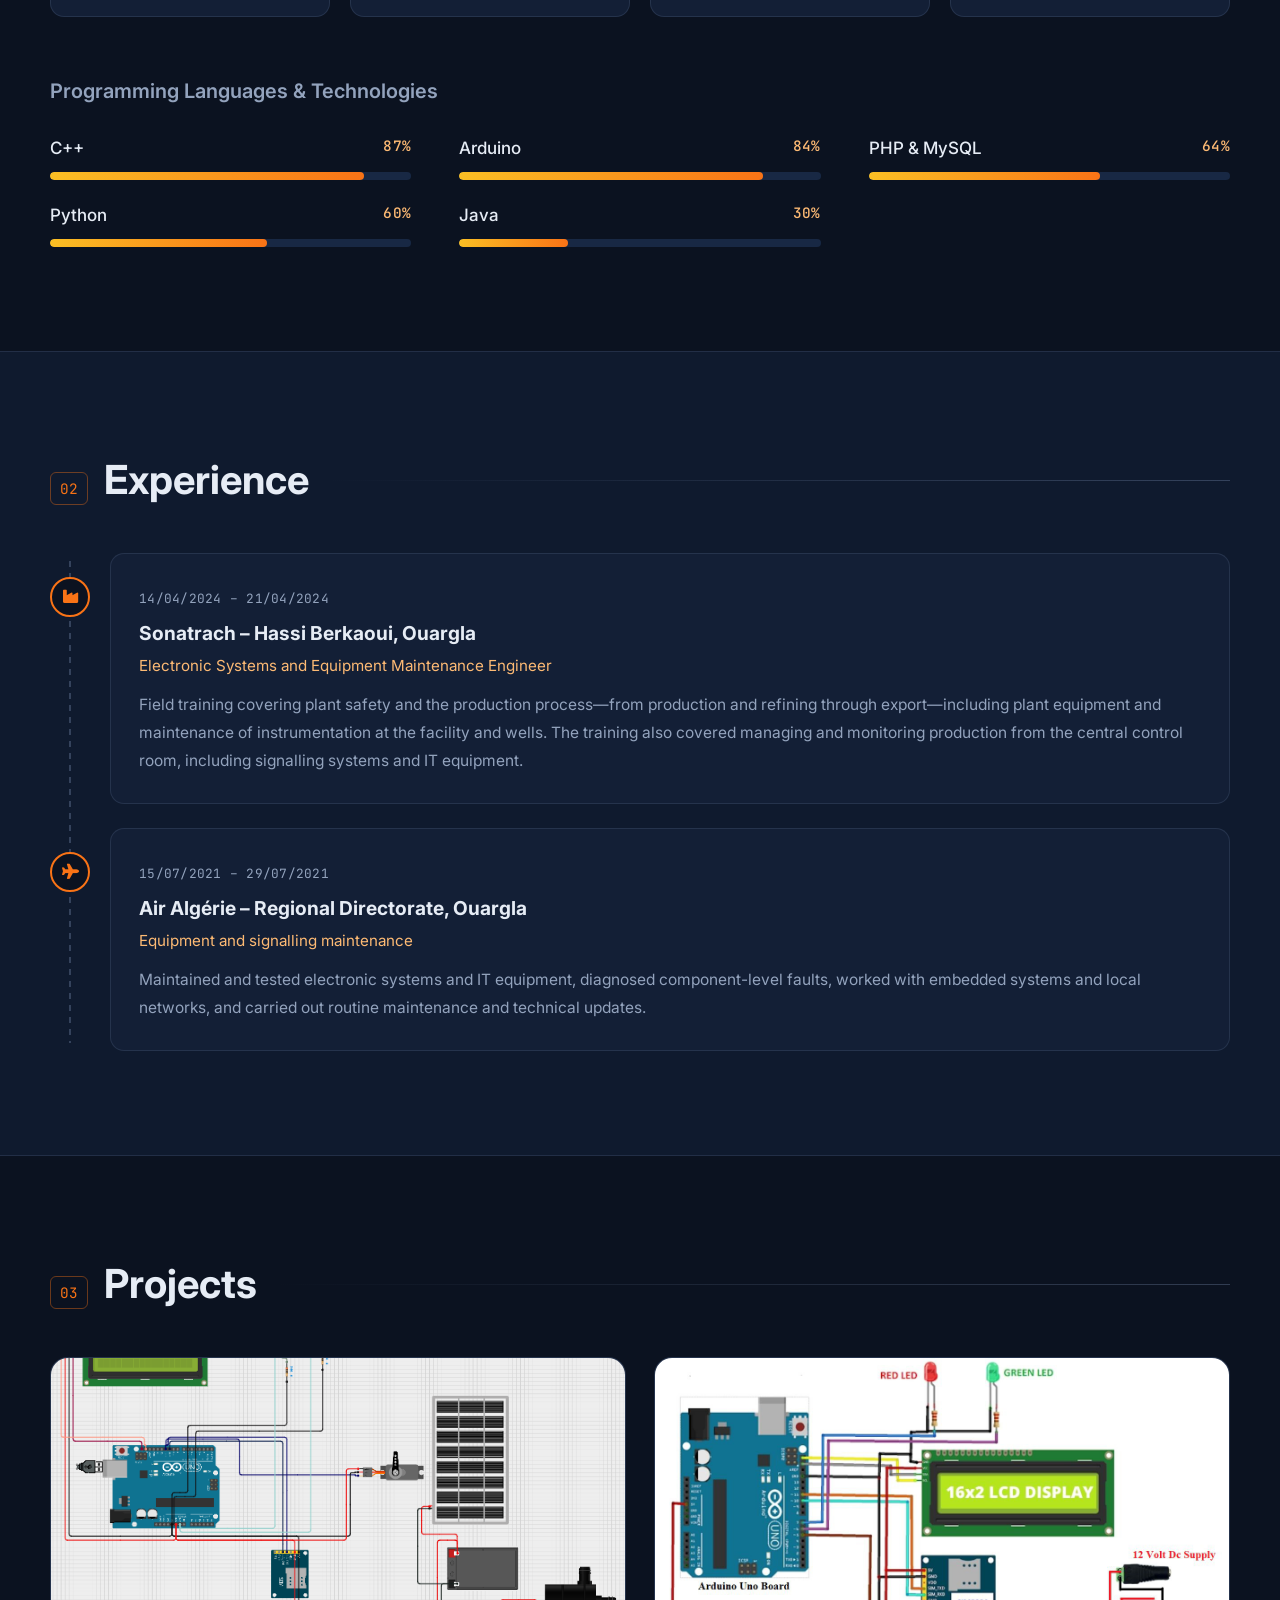
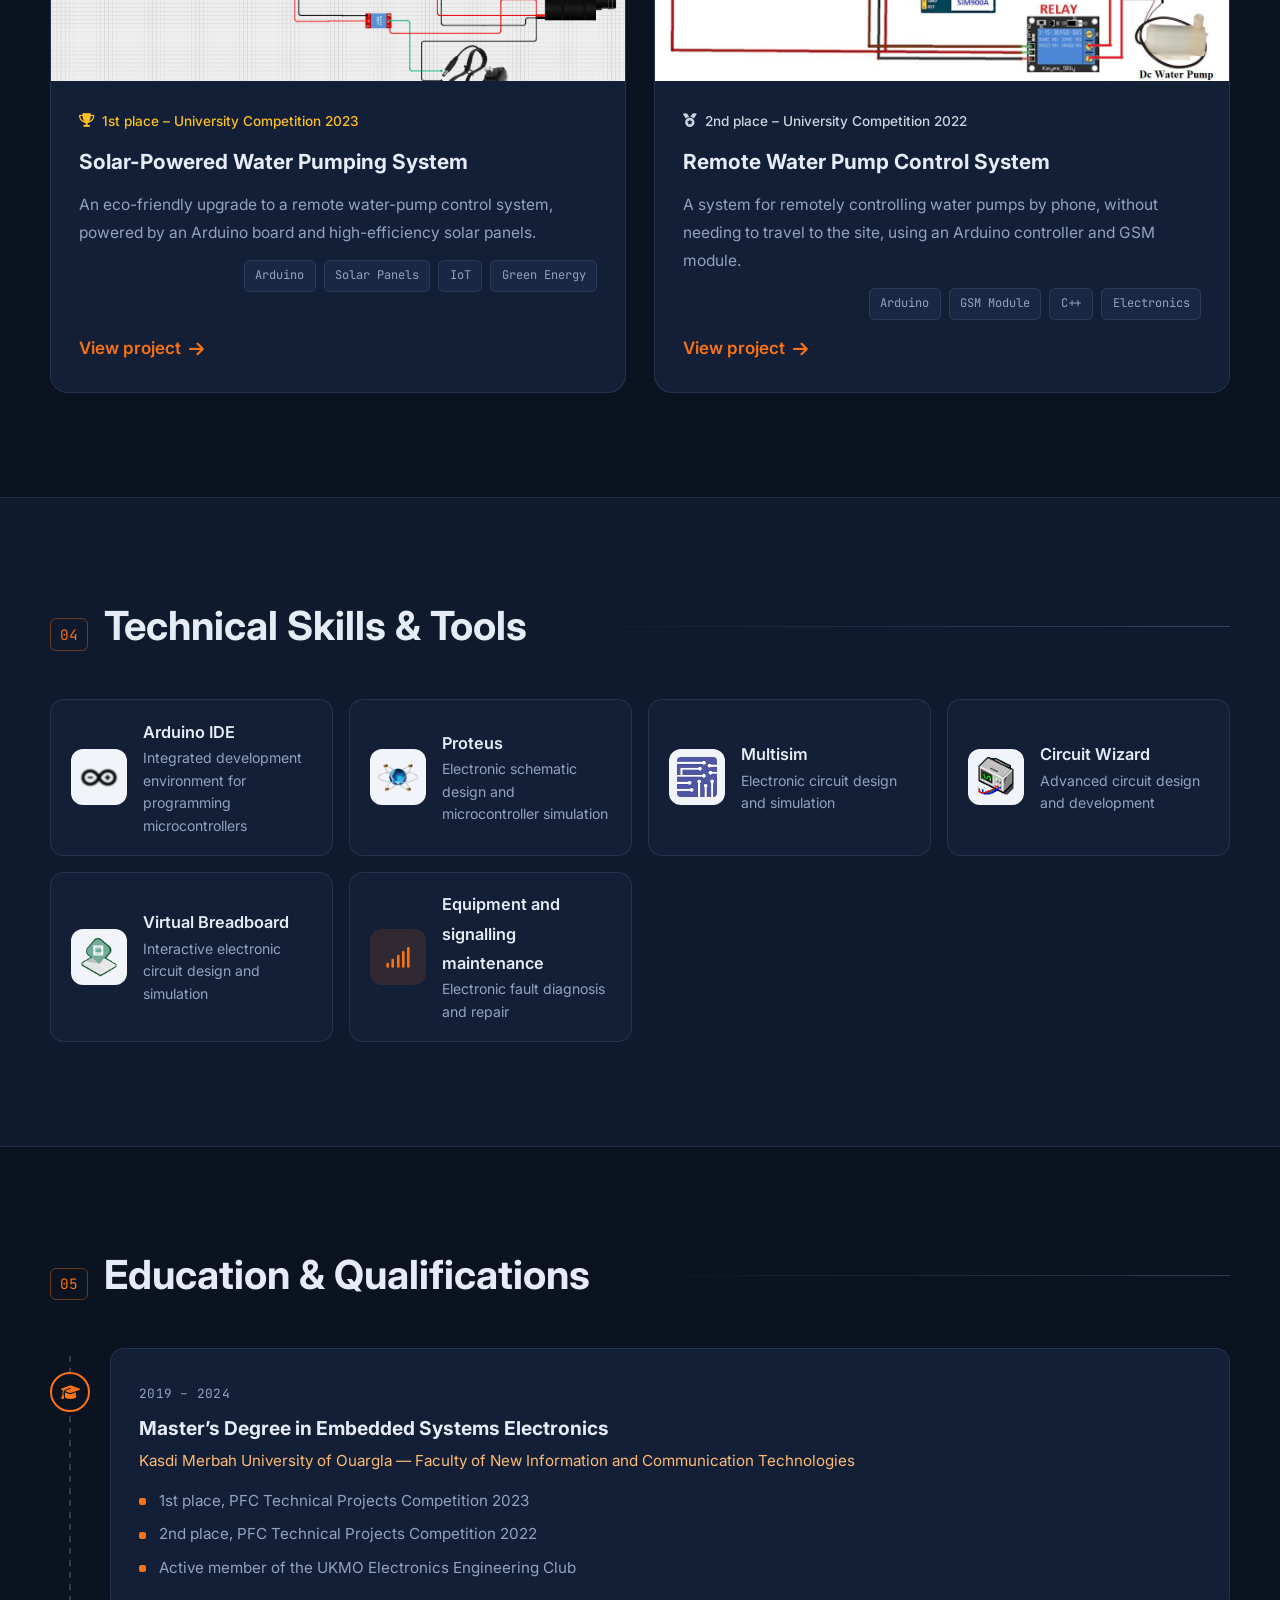
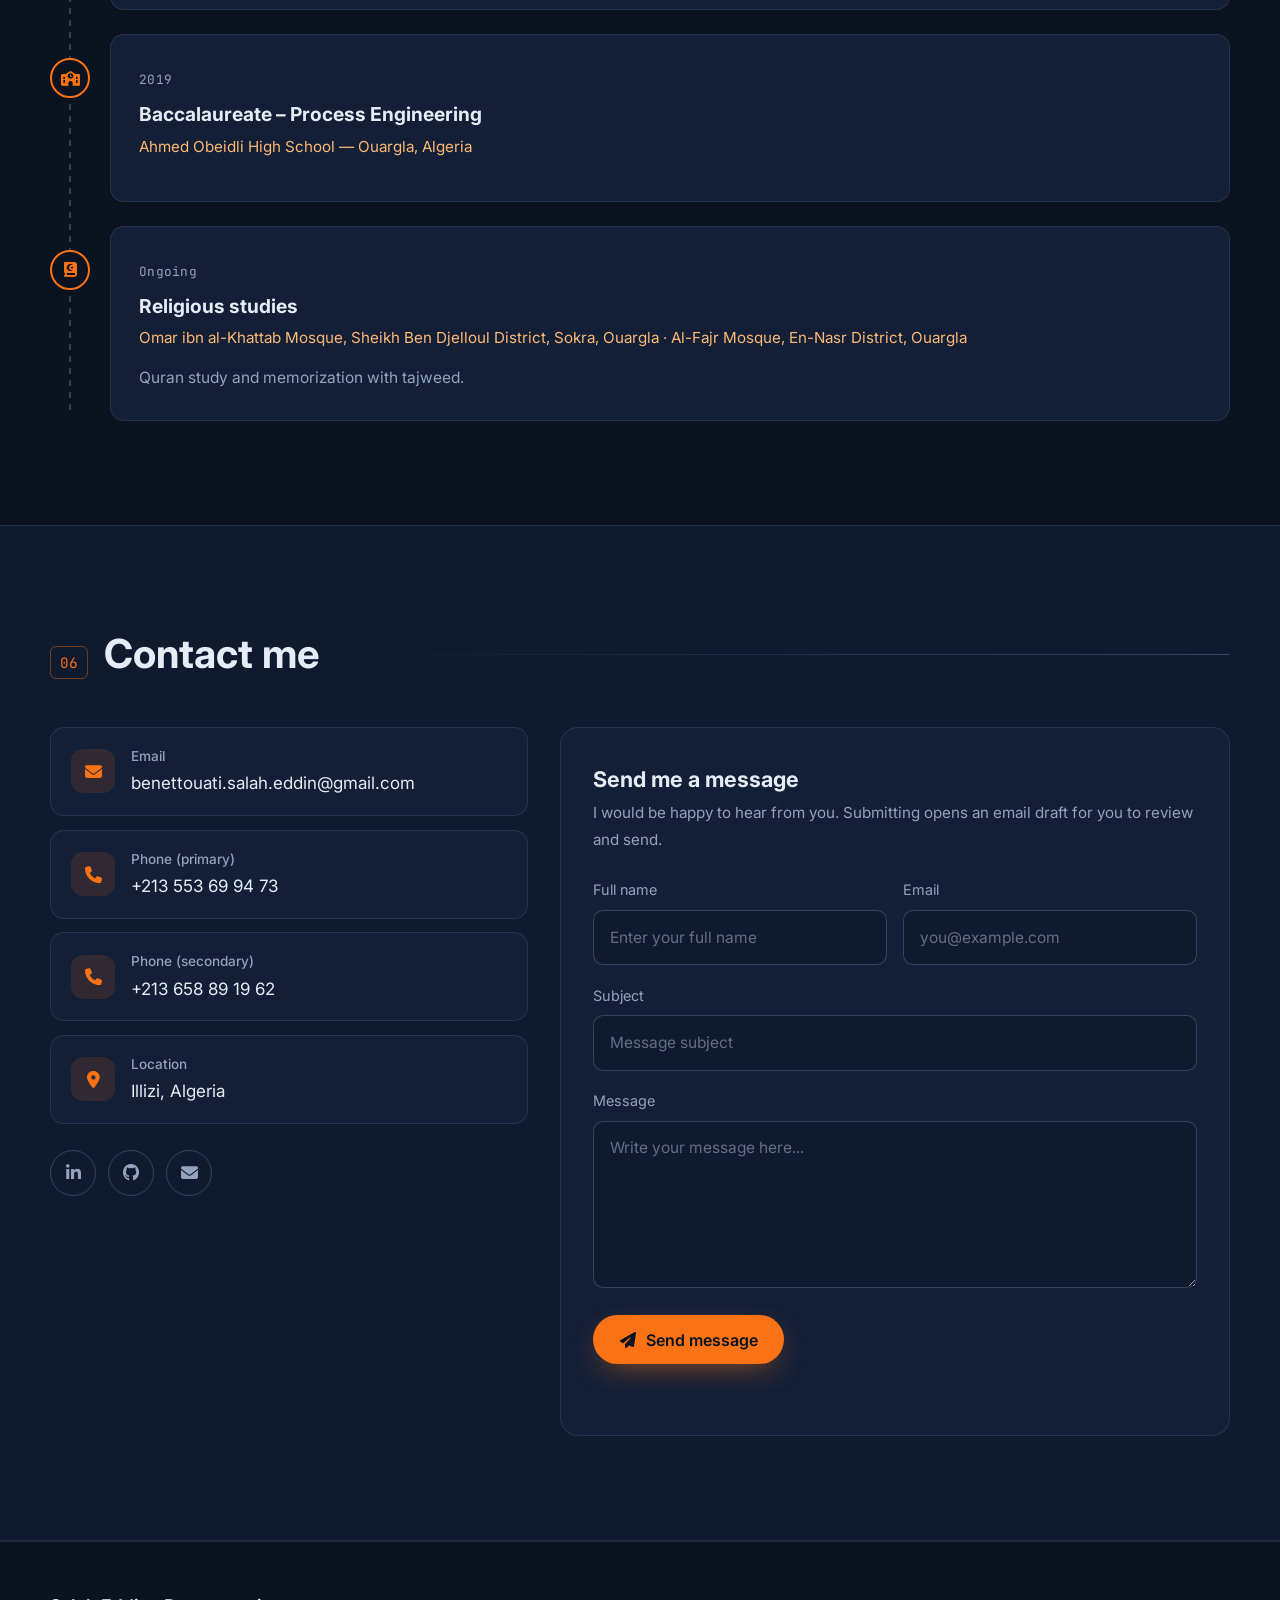
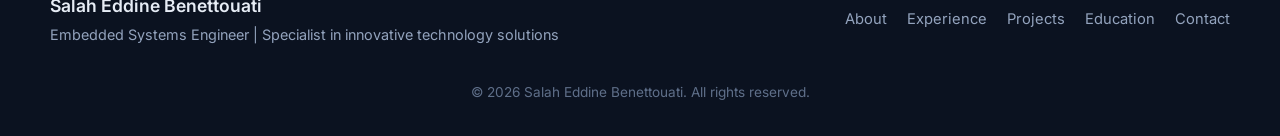
==== commit de8240de: "Fix contact form for GitHub Pages" ====
--- a/en/index.html
+++ b/en/index.html
@@ -367,14 +367,9 @@
                         </div>
                     </div>
 
-                    <form class="contact-form" id="contactForm" name="contact" method="POST" data-netlify="true" netlify-honeypot="bot-field">
-                        <input type="hidden" name="form-name" value="contact">
-                        <p class="hidden-field">
-                            <label>Do not fill in this field: <input name="bot-field" tabindex="-1" autocomplete="off"></label>
-                        </p>
-
+                    <form class="contact-form" id="contactForm" name="contact">
                         <h3>Send me a message</h3>
-                        <p class="form-intro">I would be happy to hear from you and discuss potential opportunities.</p>
+                        <p class="form-intro">I would be happy to hear from you. Submitting opens an email draft for you to review and send.</p>
 
                         <div class="form-row">
                             <div class="form-group">
--- a/css/main.css
+++ b/css/main.css
@@ -570,6 +570,8 @@
 .form-status { margin-top: 1rem; font-size: 0.95rem; min-height: 1.5em; }
 .form-status.success { color: var(--signal); }
 .form-status.error { color: #f87171; }
+.form-status.notice { color: var(--muted); }
+.form-status a { color: var(--copper-soft); text-decoration: underline; overflow-wrap: anywhere; }
 
 /* ---------- Footer ---------- */
 .footer { padding: 3rem 0 2rem; border-top: 1px solid var(--line); }
